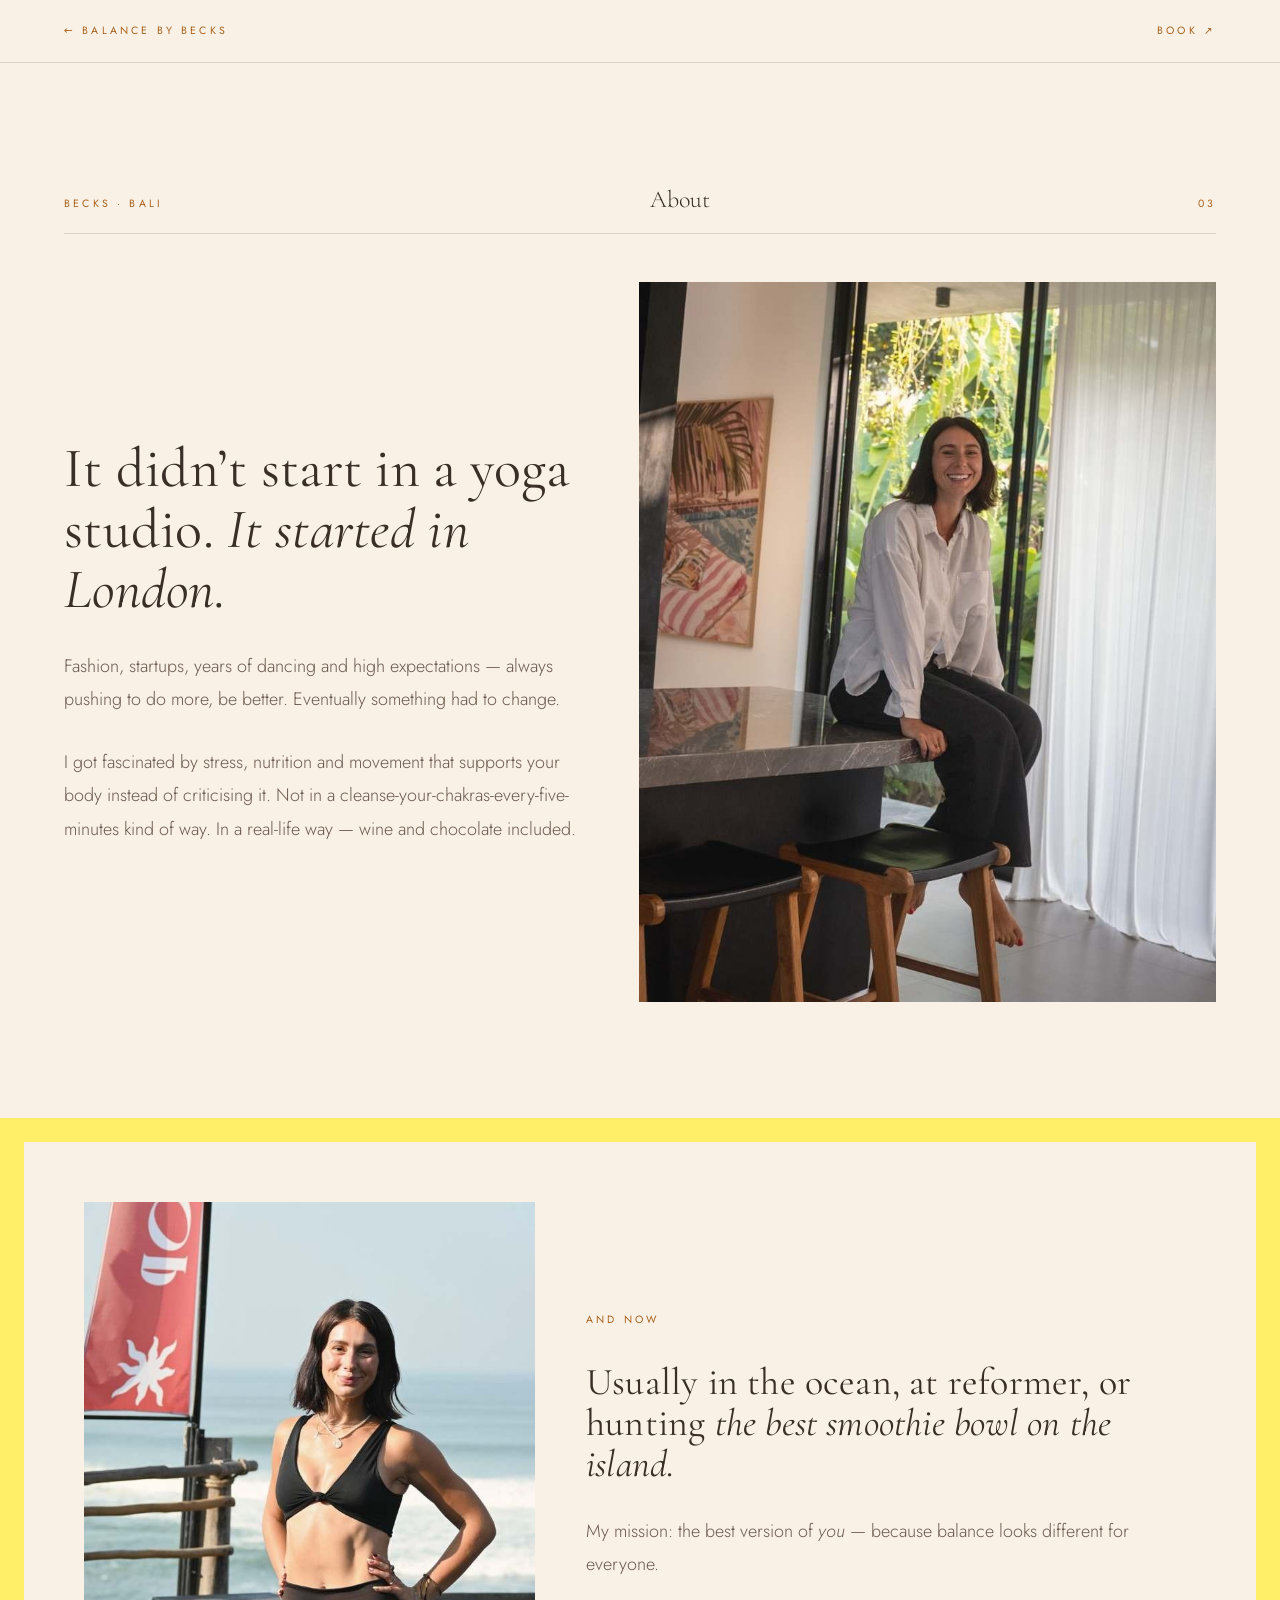
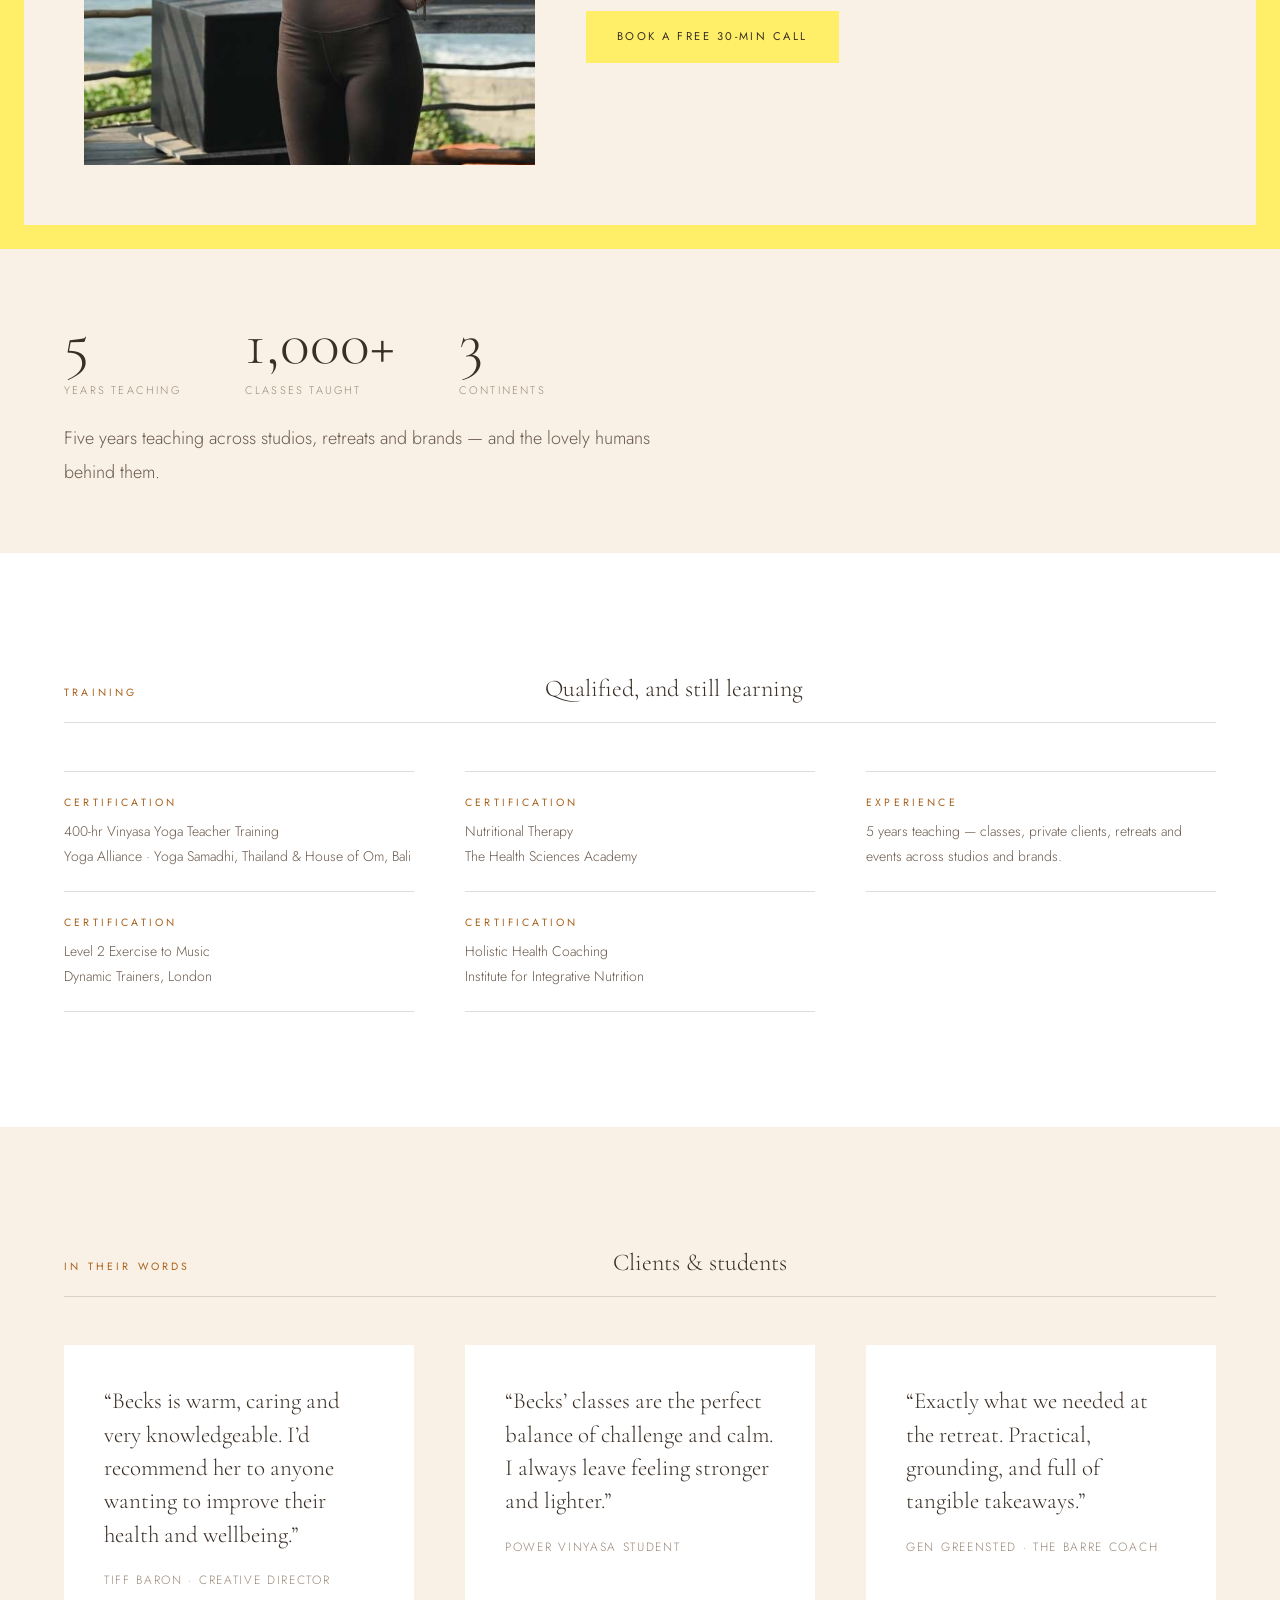
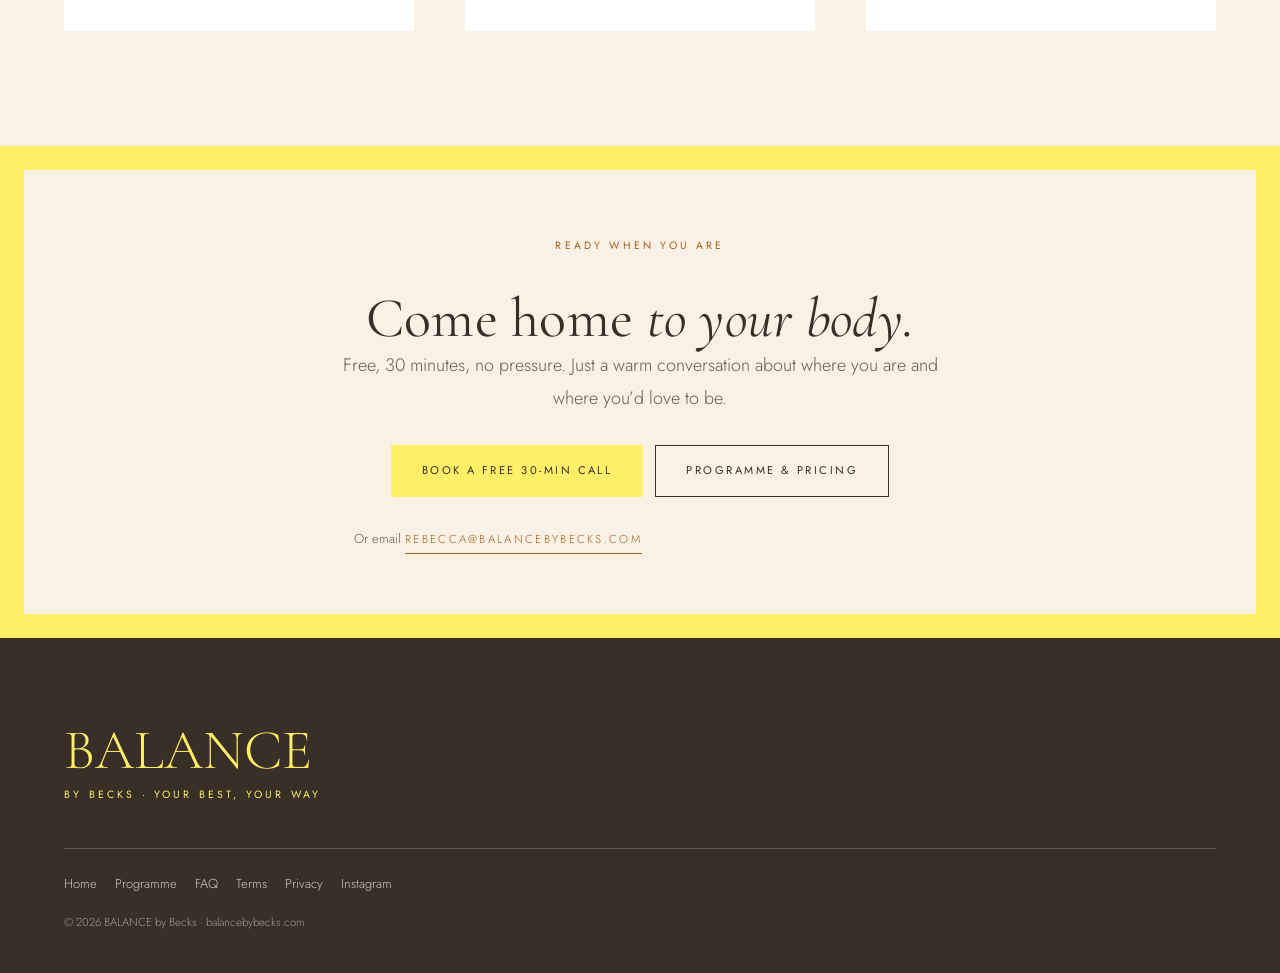
==== about.html @ 270a6a1f "About pasa a su propia página; fotos con cara y home más ligera Tres cosas que no estaban bien en la" ====
<!DOCTYPE html>
<html lang="en">
<head>
<meta charset="UTF-8">
<meta name="viewport" content="width=device-width, initial-scale=1.0">
<title>About Becks — Balance by Becks</title>
<meta name="description" content="Becks is a yoga and Pilates coach and nutritional therapist for women, based in Bali. Fashion and startups in London, then five years teaching across studios, retreats and brands.">
<meta name="theme-color" content="#F9F1E6">
<link rel="canonical" href="https://balancebybecks.com/about.html">
<link rel="icon" href="data:image/svg+xml,%3Csvg xmlns='http://www.w3.org/2000/svg' viewBox='0 0 64 64'%3E%3Crect width='64' height='64' fill='%23F9F1E6'/%3E%3Ctext x='32' y='46' font-family='Georgia,serif' font-size='42' text-anchor='middle' fill='%23E8963A'%3EB%3C/text%3E%3C/svg%3E">
<meta property="og:title" content="About Becks — Balance by Becks">
<meta property="og:description" content="It didn't start in a yoga studio. It started in London.">
<meta property="og:image" content="https://balancebybecks.com/images/becks-beach.jpg">

<script>window.BOOKING_URL = "https://calendly.com/balancebybecks/new-meeting";</script>
<link rel="preconnect" href="https://fonts.googleapis.com">
<link rel="preconnect" href="https://fonts.gstatic.com" crossorigin>
<link href="https://fonts.googleapis.com/css2?family=Cormorant+Garamond:ital,wght@0,300;0,400;1,400&family=Jost:wght@300;400&display=swap" rel="stylesheet">
<link rel="stylesheet" href="assets/site.css">
<link rel="stylesheet" href="https://assets.calendly.com/assets/external/widget.css">
</head>

<body>
<a class="skip" href="#main">Skip to content</a>

<div class="strip strip--solid">
  <a class="label" href="index.html">← Balance by Becks</a>
  <a class="label" href="#book" data-book>Book ↗</a>
</div>

<main id="main">

<!-- ══════════════ THE STORY ══════════════ -->
<section class="section">
  <div class="wrap">
    <div class="rule-head">
      <span class="label">Becks &middot; Bali</span>
      <span class="rule-head__mid">About</span>
      <span class="label hide-sm">03</span>
    </div>

    <div class="cols cols--text-photo middle">
      <div class="rise stack-lg">
        <h1 class="h-lg serif">It didn&rsquo;t start in a yoga studio. <em>It started in London.</em></h1>
        <p class="lede">Fashion, startups, years of dancing and high expectations &mdash; always pushing to do more, be better. Eventually something had to change.</p>
        <p class="lede">I got fascinated by stress, nutrition and movement that supports your body instead of criticising it. Not in a cleanse-your-chakras-every-five-minutes kind of way. In a real-life way &mdash; wine and chocolate included.</p>
      </div>

      <div class="shot shot--tall rise">
        <img src="images/becks-counter.jpg" alt="Becks at home in Bali" width="800" height="1000">
      </div>
    </div>
  </div>
</section>

<!-- ══════════════ NOW ══════════════ -->
<section class="frame">
  <div class="frame__inner frame--paper">
    <div class="wrap cols cols--sidebar middle">
      <div class="shot shot--tall rise">
        <img src="images/becks-beach.jpg" alt="Becks on the beach in Bali" loading="lazy">
      </div>
      <div class="rise stack-lg">
        <span class="label">And now</span>
        <h2 class="h-md serif">Usually in the ocean, at reformer, or hunting <em>the best smoothie bowl on the island.</em></h2>
        <p class="lede">My mission: the best version of <em>you</em> &mdash; because balance looks different for everyone.</p>
        <div class="btn-row">
          <a class="btn" href="#book" data-book>Book a free 30-min call</a>
        </div>
      </div>
    </div>
  </div>
</section>

<!-- ══════════════ FIGURES ══════════════ -->
<section class="section section--tight">
  <div class="wrap">
    <div class="facts rise">
      <div class="fact"><div class="fact__n">5</div><div class="fact__k">Years teaching</div></div>
      <div class="fact"><div class="fact__n">1,000+</div><div class="fact__k">Classes taught</div></div>
      <div class="fact"><div class="fact__n">3</div><div class="fact__k">Continents</div></div>
    </div>
    <p class="lede rise" style="margin-top:22px">Five years teaching across studios, retreats and brands &mdash; and the lovely humans behind them.</p>
  </div>
</section>

<!-- ══════════════ TRAINING ══════════════ -->
<section class="section section--paper">
  <div class="wrap">
    <div class="rule-head">
      <span class="label">Training</span>
      <span class="rule-head__mid">Qualified, and still learning</span>
      <span class="label hide-sm">&nbsp;</span>
    </div>

    <div class="cols cols--3">
      <div class="rows rise">
        <div class="row"><span class="row__k label">Certification</span><p>400-hr Vinyasa Yoga Teacher Training<br>Yoga Alliance · Yoga Samadhi, Thailand &amp; House of Om, Bali</p></div>
        <div class="row"><span class="row__k label">Certification</span><p>Level 2 Exercise to Music<br>Dynamic Trainers, London</p></div>
      </div>
      <div class="rows rise">
        <div class="row"><span class="row__k label">Certification</span><p>Nutritional Therapy<br>The Health Sciences Academy</p></div>
        <div class="row"><span class="row__k label">Certification</span><p>Holistic Health Coaching<br>Institute for Integrative Nutrition</p></div>
      </div>
      <div class="rows rise">
        <div class="row"><span class="row__k label">Experience</span><p>5 years teaching &mdash; classes, private clients, retreats and events across studios and brands.</p></div>
      </div>
    </div>
  </div>
</section>

<!-- ══════════════ WORDS ══════════════ -->
<section class="section">
  <div class="wrap">
    <div class="rule-head">
      <span class="label">In their words</span>
      <span class="rule-head__mid">Clients &amp; students</span>
      <span class="label hide-sm">&nbsp;</span>
    </div>
    <div class="cols cols--3">
      <blockquote class="quote rise">
        <p>&ldquo;Becks is warm, caring and very knowledgeable. I&rsquo;d recommend her to anyone wanting to improve their health and wellbeing.&rdquo;</p>
        <cite>Tiff Baron &middot; Creative Director</cite>
      </blockquote>
      <blockquote class="quote rise">
        <p>&ldquo;Becks&rsquo; classes are the perfect balance of challenge and calm. I always leave feeling stronger and lighter.&rdquo;</p>
        <cite>Power Vinyasa student</cite>
      </blockquote>
      <blockquote class="quote rise">
        <p>&ldquo;Exactly what we needed at the retreat. Practical, grounding, and full of tangible takeaways.&rdquo;</p>
        <cite>Gen Greensted &middot; The Barre Coach</cite>
      </blockquote>
    </div>
  </div>
</section>

<!-- ══════════════ BOOK ══════════════ -->
<section class="frame" id="book">
  <div class="frame__inner">
    <div class="wrap wrap--narrow center stack-lg">
      <span class="label">Ready when you are</span>
      <h2 class="h-lg serif">Come home <em>to your body.</em></h2>
      <p class="lede" style="margin:0 auto">Free, 30 minutes, no pressure. Just a warm conversation about where you are and where you&rsquo;d love to be.</p>
      <div class="btn-row" style="justify-content:center">
        <a class="btn" href="#book" data-book>Book a free 30-min call</a>
        <a class="btn btn--ghost" href="programme.html">Programme &amp; pricing</a>
      </div>
      <p class="small">Or email <a class="link-cta" href="mailto:rebecca@balancebybecks.com">rebecca@balancebybecks.com</a></p>
    </div>
  </div>
</section>

</main>

<footer class="foot">
  <div class="wrap">
    <div class="foot__mark">BALANCE</div>
    <p class="label" style="margin-top:8px">by Becks &middot; Your best, your way</p>
    <hr class="foot__rule">
    <nav class="foot__nav" aria-label="Footer">
      <a href="index.html">Home</a>
      <a href="programme.html">Programme</a>
      <a href="faq.html">FAQ</a>
      <a href="terms.html">Terms</a>
      <a href="privacy.html">Privacy</a>
      <a href="https://www.instagram.com/balancebybecks" rel="noopener">Instagram</a>
    </nav>
    <p class="foot__fine" style="margin-top:16px">© <span data-year>2026</span> BALANCE by Becks · balancebybecks.com</p>
  </div>
</footer>

<script src="https://assets.calendly.com/assets/external/widget.js" async></script>
<script src="assets/site.js" defer></script>
</body>
</html>
---- assets/site.css ----
/* ==========================================================================
   BALANCE by Becks — Louve edition
   Peachy cream #F9F1E6 · sunshine yellow #FFEF68 · orange labels #E8963A
   Cormorant Garamond display · Jost 300 body
   Shared across index, programme, faq, privacy, terms.
   ========================================================================== */

:root{
  --cream:#F9F1E6;
  --paper:#FFFFFF;
  --ink:#3A2F27;
  --ink-soft:#6B5A4D;
  --ink-faint:#9A8878;
  --yellow:#FFEF68;
  --orange:#E8963A;
  --orange-deep:#A8611C;      /* 4.8:1 on cream — small text */
  --line:rgba(58,47,39,.16);
  --line-soft:rgba(58,47,39,.09);

  --serif:'Cormorant Garamond',Georgia,'Times New Roman',serif;
  --sans:'Jost',system-ui,-apple-system,'Segoe UI',sans-serif;

  --pad:clamp(20px,5vw,72px);
  --gap:clamp(24px,4vw,56px);
  --ease:cubic-bezier(.22,1,.36,1);
}

*,*::before,*::after{box-sizing:border-box;margin:0;padding:0}
html{scroll-behavior:smooth;-webkit-text-size-adjust:100%}
body{
  font-family:var(--sans);font-weight:300;font-size:16px;line-height:1.75;
  color:var(--ink);background:var(--cream);
  overflow-x:hidden;-webkit-font-smoothing:antialiased;
}
img{display:block;max-width:100%}
a{color:inherit;text-decoration:none}
ul,ol{list-style:none}
button{font:inherit;background:none;border:0;cursor:pointer;color:inherit}
input,textarea{font:inherit}
:focus-visible{outline:2px solid var(--orange-deep);outline-offset:3px}
::selection{background:var(--yellow);color:var(--ink)}

/* ---------- type ---------- */
h1,h2,h3,.serif{font-family:var(--serif);font-weight:400;line-height:1.08;letter-spacing:.005em}
h1 em,h2 em,h3 em,.serif em{font-style:italic}
p{max-width:62ch}
.lede{font-size:clamp(15px,1.5vw,18px);line-height:1.85;color:var(--ink-soft)}
.small{font-size:13px;line-height:1.8;color:var(--ink-soft)}

.label{
  font-family:var(--sans);font-weight:400;font-size:.66rem;
  letter-spacing:.3em;text-transform:uppercase;color:var(--orange-deep);
}
.label--light{color:var(--yellow)}

.h-xl{font-size:clamp(38px,7vw,86px)}
.h-lg{font-size:clamp(30px,4.6vw,56px)}
.h-md{font-size:clamp(24px,3vw,38px)}
.h-sm{font-size:clamp(20px,2.2vw,27px)}

/* ---------- layout ---------- */
.section{padding:clamp(56px,9vw,120px) var(--pad)}
.section--paper{background:var(--paper)}
.section--tight{padding-top:clamp(36px,5vw,64px);padding-bottom:clamp(36px,5vw,64px)}
.wrap{max-width:1280px;margin:0 auto}
.wrap--narrow{max-width:780px}

.cols{display:grid;gap:var(--gap)}
@media(min-width:860px){
  .cols--2{grid-template-columns:1fr 1fr}
  .cols--3{grid-template-columns:repeat(3,1fr)}
  .cols--sidebar{grid-template-columns:.85fr 1.15fr}
  .cols--text-photo{grid-template-columns:1fr 1.1fr}
  .middle{align-items:center}
}

/* ---------- top strip (faithful to the reference) ---------- */
.strip{
  position:absolute;top:0;left:0;right:0;z-index:20;
  display:flex;justify-content:space-between;align-items:center;gap:16px;
  padding:22px var(--pad);
}
.strip a:hover{opacity:.72}
.strip--solid{position:static;border-bottom:1px solid var(--line);background:var(--cream)}
.strip--solid .label{color:var(--orange-deep)}

/* ---------- hero ---------- */
.hero{position:relative;min-height:min(94vh,820px);display:flex;align-items:flex-end;overflow:hidden}
.hero__foot{position:relative;width:100%;flex:1 0 100%}
.hero__img{position:absolute;inset:0;width:100%;height:100%;object-fit:cover;object-position:center 38%}
.hero__veil{position:absolute;inset:0;background:linear-gradient(rgba(42,31,25,.38) 0%,rgba(42,31,25,0) 30%,rgba(42,31,25,.55) 62%,rgba(42,31,25,.92) 100%)}
.hero__mark{
  position:relative;width:100%;text-align:center;
  font-family:var(--serif);font-weight:400;
  font-size:clamp(68px,18.5vw,215px);line-height:.76;letter-spacing:.06em;
  color:var(--yellow);padding:0 10px;
  margin-bottom:-.06em;              /* bleeds off the bottom, as in the reference */
}
.hero__sub{
  width:100%;max-width:none;text-align:center;color:var(--yellow);
  padding:0 var(--pad) clamp(16px,2.4vw,26px);
}

/* ---------- numbered contents, brand-book style ---------- */
.contents{font-size:13px;line-height:2.9;letter-spacing:.02em}
.contents a{display:flex;justify-content:space-between;gap:14px;border-bottom:1px solid var(--line-soft);transition:background .25s var(--ease)}
.contents a:hover{background:rgba(255,239,104,.4)}
.contents .n{color:var(--orange);min-width:2.4em}
.contents .p{color:var(--ink-faint)}

/* ---------- the yellow frame ---------- */
.frame{background:var(--yellow);padding:clamp(14px,2.4vw,24px)}
.frame__inner{background:var(--cream);padding:clamp(28px,5vw,60px)}
.frame--paper .frame__inner{background:var(--paper)}

/* ---------- header rule, "Balance by Becks — Services — →" ---------- */
.rule-head{
  display:flex;justify-content:space-between;align-items:baseline;gap:18px;
  border-bottom:1px solid var(--line);padding-bottom:12px;margin-bottom:clamp(28px,4vw,48px);
}
.rule-head__mid{font-family:var(--serif);font-size:clamp(19px,2vw,24px);letter-spacing:0;text-transform:none}

/* ---------- media ---------- */
.shot{position:relative;overflow:hidden;background:#EADBC8}
.shot img{width:100%;height:100%;object-fit:cover}
.shot--tall{aspect-ratio:4/5}
.shot--wide{aspect-ratio:5/4}
.shot--pano{aspect-ratio:16/10}

/* ---------- buttons ---------- */
.btn{
  display:inline-block;font-family:var(--sans);font-weight:400;
  font-size:.7rem;letter-spacing:.22em;text-transform:uppercase;
  padding:15px 30px;background:var(--yellow);color:var(--ink);
  border:1px solid transparent;transition:all .3s var(--ease);
}
.btn:hover{background:var(--ink);color:var(--yellow)}
.btn--ghost{background:transparent;border-color:var(--ink);color:var(--ink)}
.btn--ghost:hover{background:var(--ink);color:var(--cream)}
.btn--light{background:var(--yellow);color:var(--ink)}
.btn-row{display:flex;flex-wrap:wrap;gap:12px;align-items:center;margin-top:clamp(22px,3vw,32px)}

/* a quiet link that still reads as a CTA */
.link-cta{
  display:inline-block;font-size:.72rem;letter-spacing:.2em;text-transform:uppercase;
  color:var(--orange-deep);border-bottom:1px solid currentColor;padding-bottom:3px;
  transition:opacity .25s var(--ease);
}
.link-cta:hover{opacity:.65}

/* ---------- numbered cards ---------- */
.steps{display:grid;gap:clamp(22px,3vw,34px)}
@media(min-width:760px){.steps--3{grid-template-columns:repeat(3,1fr)}
  .steps--4{grid-template-columns:repeat(2,1fr)}}
@media(min-width:1100px){.steps--4{grid-template-columns:repeat(4,1fr)}}
.step__n{font-family:var(--serif);font-size:clamp(34px,4vw,48px);color:var(--orange);line-height:1}
.step h3{margin:10px 0 8px}
.step p{font-size:14px;line-height:1.8;color:var(--ink-soft)}

/* ---------- values / list rows ---------- */
.rows{border-top:1px solid var(--line)}
.row{border-bottom:1px solid var(--line);padding:22px 0}
.row__k{display:block;margin-bottom:6px}
.row p{font-size:14px;line-height:1.8;color:var(--ink-soft)}

/* ---------- quotes ---------- */
.quote{background:var(--paper);padding:clamp(26px,3.4vw,40px)}
.quote p{font-family:var(--serif);font-size:clamp(18px,1.9vw,23px);line-height:1.45}
.quote cite{display:block;margin-top:18px;font-style:normal;font-size:12px;letter-spacing:.14em;text-transform:uppercase;color:var(--ink-faint)}

/* ---------- facts ---------- */
.facts{display:flex;flex-wrap:wrap;gap:clamp(26px,5vw,64px)}
.fact__n{font-family:var(--serif);font-size:clamp(38px,5vw,62px);line-height:1}
.fact__k{font-size:11px;letter-spacing:.2em;text-transform:uppercase;color:var(--ink-faint);margin-top:6px}

/* ---------- accordion ---------- */
.acc{border-top:1px solid var(--line)}
.acc details{border-bottom:1px solid var(--line)}
.acc summary{
  display:flex;justify-content:space-between;align-items:center;gap:18px;
  padding:20px 0;cursor:pointer;list-style:none;
  font-family:var(--serif);font-size:clamp(18px,1.9vw,22px);
}
.acc summary::-webkit-details-marker{display:none}
.acc summary::after{content:'+';color:var(--orange);font-family:var(--sans);font-weight:300;font-size:20px;transition:transform .3s var(--ease)}
.acc details[open] summary::after{transform:rotate(45deg)}
.acc details > p,.acc details > div{padding:0 0 22px;font-size:14.5px;line-height:1.85;color:var(--ink-soft);max-width:68ch}

/* a column that follows the long one beside it */
@media(min-width:860px){
  .sticky{position:sticky;top:clamp(24px,4vw,56px);align-self:start}
}

/* ---------- booking ---------- */
.booking{min-height:660px;background:var(--paper);border:1px solid var(--line)}

/* ---------- prose (privacy / terms) ---------- */
.prose h2{font-size:clamp(22px,2.4vw,30px);margin:clamp(34px,4vw,52px) 0 14px}
.prose h3{font-size:clamp(18px,2vw,22px);margin:28px 0 10px}
.prose p,.prose li{font-size:15px;line-height:1.85;color:var(--ink-soft);margin-bottom:12px;max-width:72ch}
.prose ul{list-style:none;padding-left:0}
.prose li{position:relative;padding-left:20px}
.prose li::before{content:'—';position:absolute;left:0;color:var(--orange)}
.prose a{border-bottom:1px solid var(--line);}
.prose a:hover{border-color:var(--ink)}

/* ---------- footer ---------- */
.foot{background:var(--ink);color:var(--cream);padding:clamp(48px,7vw,84px) var(--pad) 40px}
.foot a:hover{color:var(--yellow)}
.foot .label{color:var(--yellow)}
.foot__mark{font-family:var(--serif);font-size:clamp(34px,5vw,56px);line-height:1;color:var(--yellow)}
.foot__nav{display:flex;flex-wrap:wrap;gap:8px 18px;font-size:13px;color:rgba(249,241,230,.78)}
.foot__rule{border:0;border-top:1px solid rgba(249,241,230,.2);margin:clamp(30px,4vw,44px) 0 24px}
.foot__fine{font-size:11.5px;color:rgba(249,241,230,.55);line-height:1.8}

.news{display:flex;flex-wrap:wrap;gap:10px;margin-top:16px}
.news input{
  flex:1;min-width:200px;background:transparent;border:0;border-bottom:1px solid rgba(249,241,230,.4);
  color:var(--cream);padding:10px 2px;font-size:14px;font-weight:300;
}
.news input::placeholder{color:rgba(249,241,230,.45)}
.news input:focus{outline:0;border-bottom-color:var(--yellow)}

/* ---------- motion ---------- */
.rise{opacity:0;transform:translateY(22px);transition:opacity .9s var(--ease),transform .9s var(--ease)}
.rise.in{opacity:1;transform:none}
@media (prefers-reduced-motion:reduce){
  html{scroll-behavior:auto}
  .rise{opacity:1;transform:none;transition:none}
  *{animation-duration:.01ms!important;transition-duration:.01ms!important}
}

/* ---------- utilities ---------- */
.stack>*+*{margin-top:14px}
.stack-lg>*+*{margin-top:clamp(20px,2.6vw,30px)}
.center{text-align:center}
.vh{position:absolute!important;width:1px;height:1px;overflow:hidden;clip:rect(0 0 0 0);white-space:nowrap}
.skip{position:absolute;left:16px;top:-64px;background:var(--ink);color:var(--cream);padding:10px 20px;z-index:300;transition:top .2s}
.skip:focus{top:12px}
@media(max-width:640px){
  .hide-sm{display:none}
}
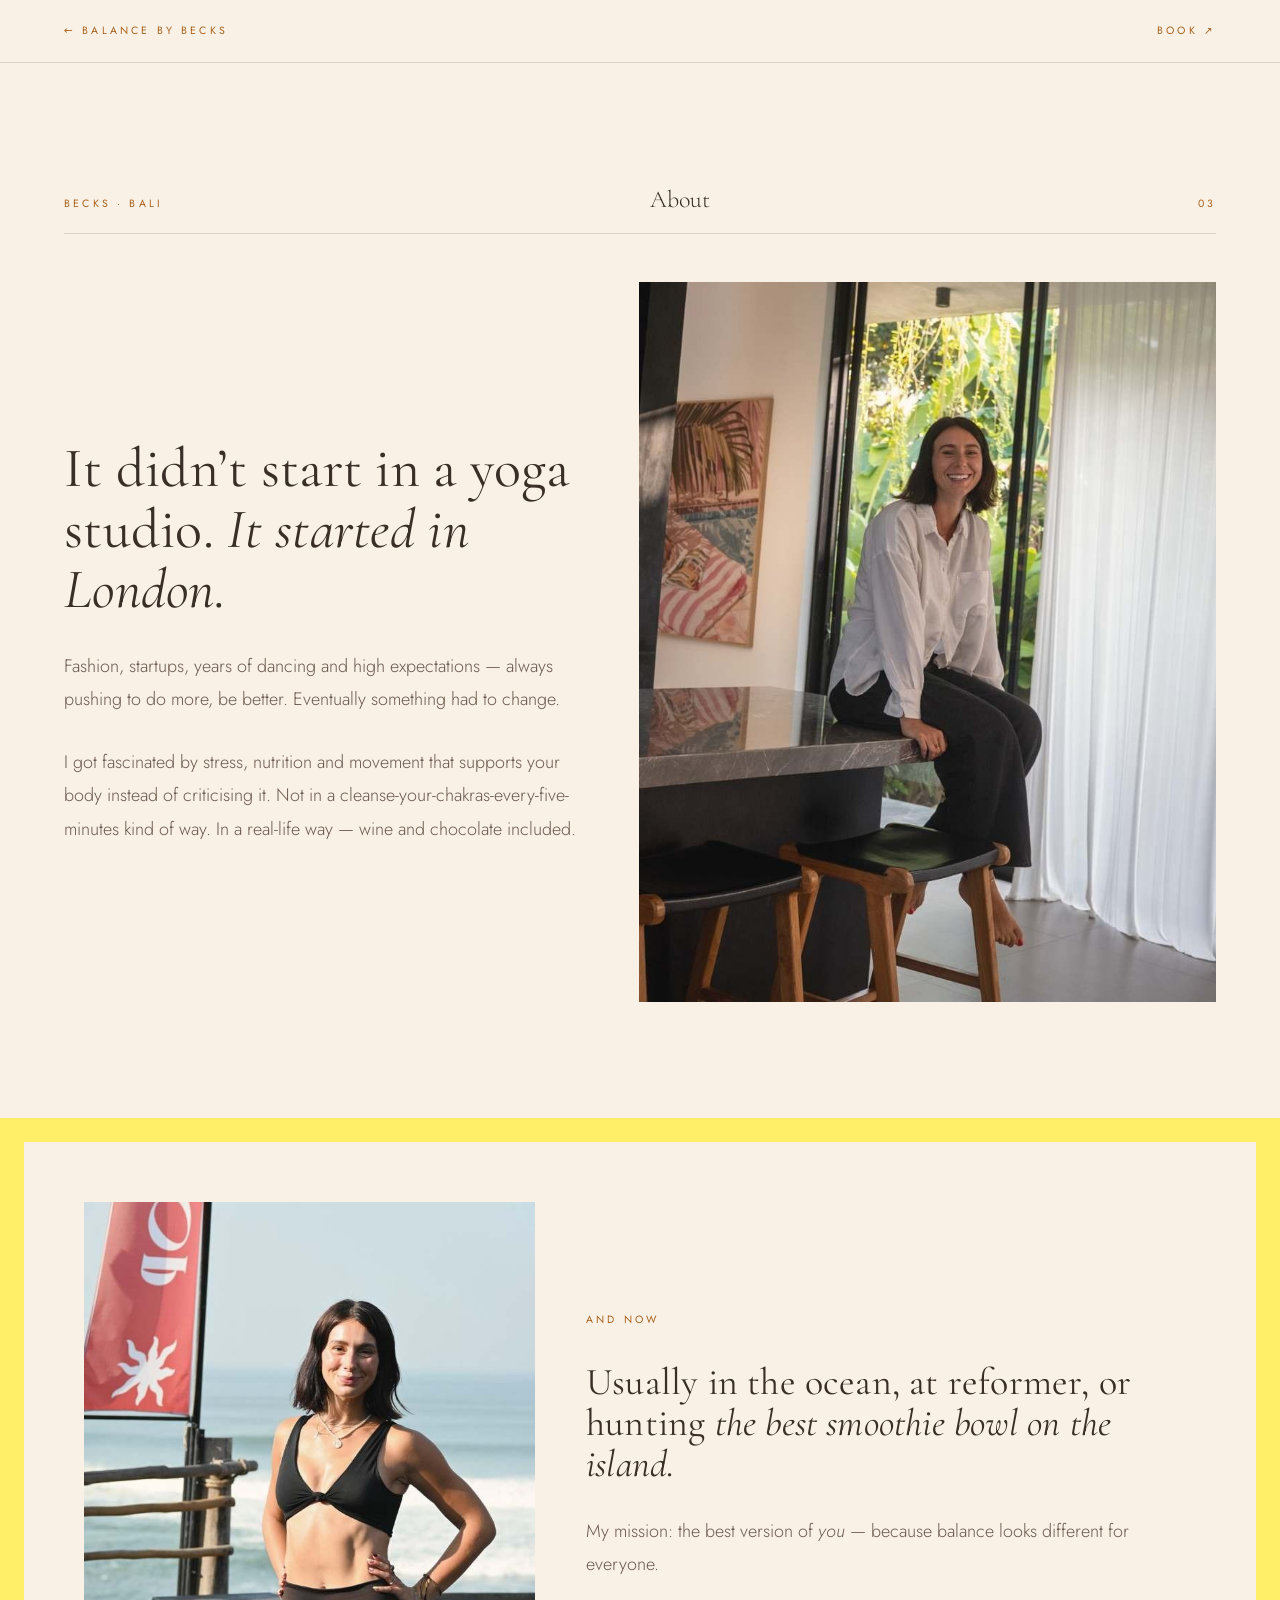
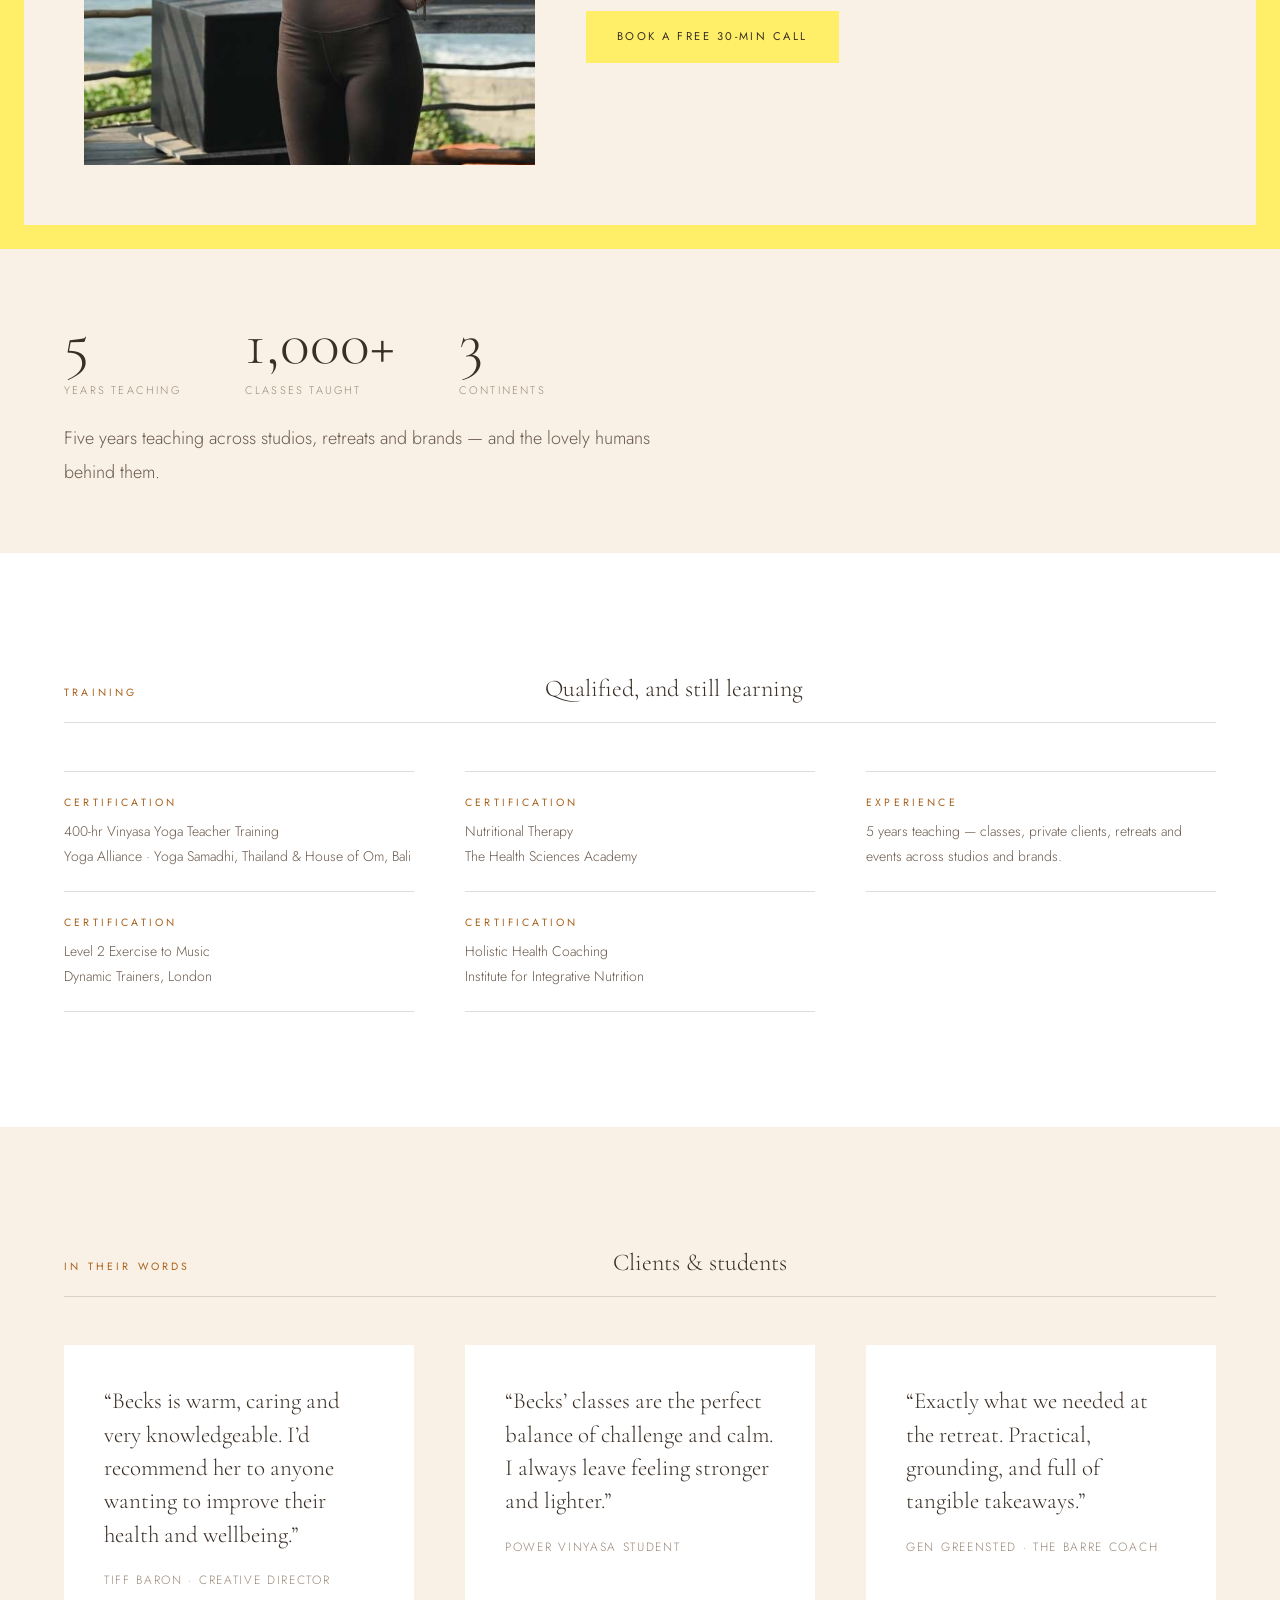
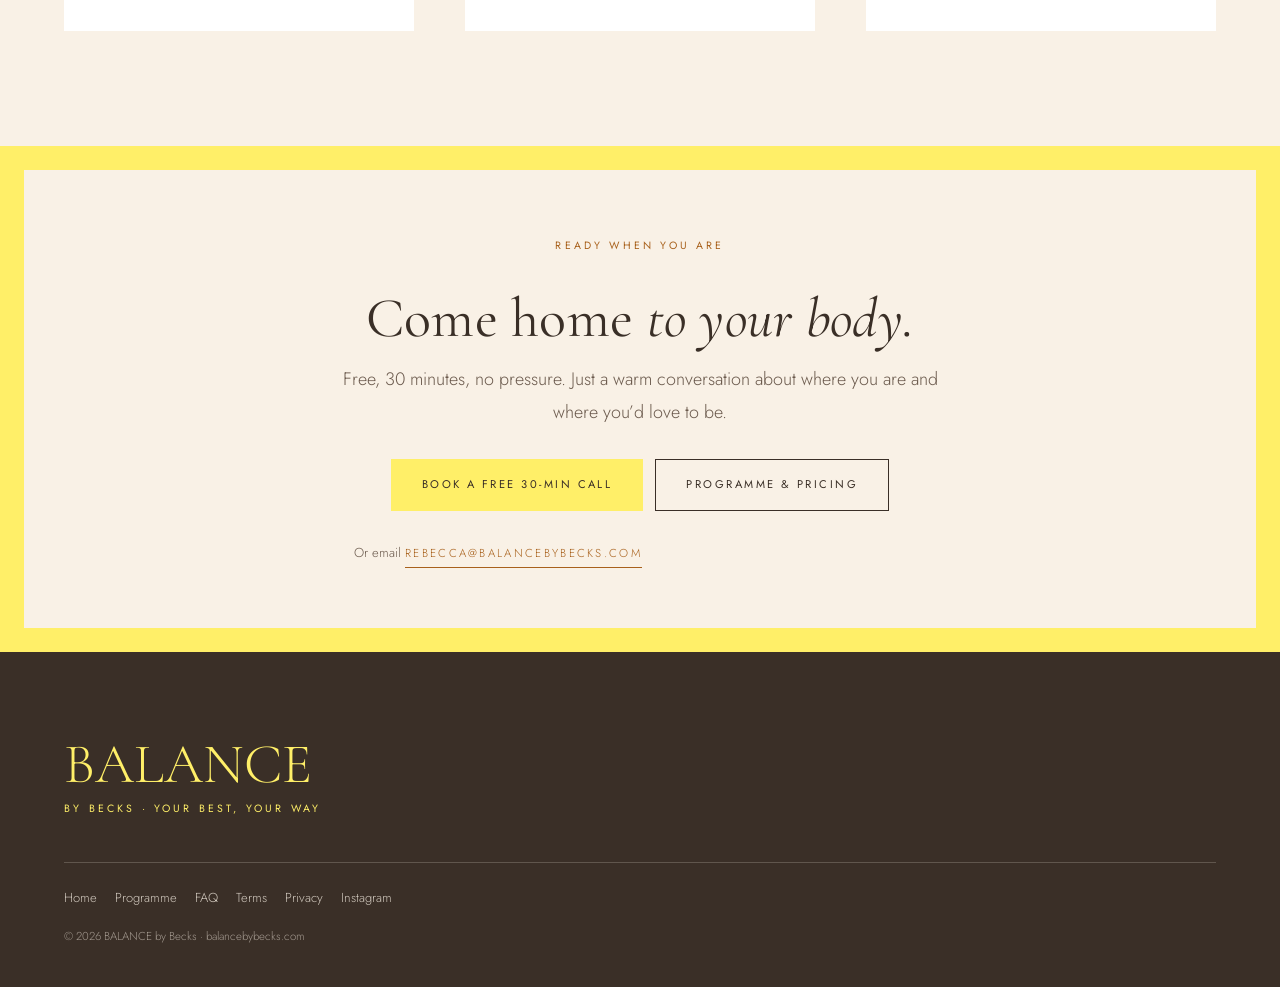
==== commit 7f59c3c5: "Calendly con el estilo del sitio y a prueba de fallos Estilo - window.BOOKING_STYLE en el head de ca" ====
--- a/about.html
+++ b/about.html
@@ -12,7 +12,18 @@
 <meta property="og:description" content="It didn't start in a yoga studio. It started in London.">
 <meta property="og:image" content="https://balancebybecks.com/images/becks-beach.jpg">
 
-<script>window.BOOKING_URL = "https://calendly.com/balancebybecks/new-meeting";</script>
+<script>
+  /* Reserva: un solo lugar. El estilo viaja por parámetros de URL —
+     Calendly sólo los aplica en plan de pago; en gratuito los ignora
+     y usa su tema por defecto, sin romper nada. */
+  window.BOOKING_URL = "https://calendly.com/balancebybecks/new-meeting";
+  window.BOOKING_STYLE = {
+    hide_gdpr_banner: 1,
+    background_color: "F9F1E6",   /* crema del sitio */
+    text_color:       "3A2F27",   /* tinta */
+    primary_color:    "A8611C"    /* naranja profundo: 4.8:1 con texto blanco */
+  };
+</script>
 <link rel="preconnect" href="https://fonts.googleapis.com">
 <link rel="preconnect" href="https://fonts.gstatic.com" crossorigin>
 <link href="https://fonts.googleapis.com/css2?family=Cormorant+Garamond:ital,wght@0,300;0,400;1,400&family=Jost:wght@300;400&display=swap" rel="stylesheet">
@@ -140,7 +151,7 @@
     <div class="wrap wrap--narrow center stack-lg">
       <span class="label">Ready when you are</span>
       <h2 class="h-lg serif">Come home <em>to your body.</em></h2>
-      <p class="lede" style="margin:0 auto">Free, 30 minutes, no pressure. Just a warm conversation about where you are and where you&rsquo;d love to be.</p>
+      <p class="lede" style="margin:14px auto 0">Free, 30 minutes, no pressure. Just a warm conversation about where you are and where you&rsquo;d love to be.</p>
       <div class="btn-row" style="justify-content:center">
         <a class="btn" href="#book" data-book>Book a free 30-min call</a>
         <a class="btn btn--ghost" href="programme.html">Programme &amp; pricing</a>
--- a/assets/site.css
+++ b/assets/site.css
@@ -191,8 +191,20 @@
   .sticky{position:sticky;top:clamp(24px,4vw,56px);align-self:start}
 }
 
-/* ---------- booking ---------- */
-.booking{min-height:660px;background:var(--paper);border:1px solid var(--line)}
+/* ---------- booking ----------
+   The cream matches Calendly's background_color parameter, so the widget
+   sits in the page instead of on top of it. On the free plan Calendly
+   ignores the colour parameters and renders white; the border keeps that
+   looking deliberate either way. */
+.booking{
+  min-height:660px;background:var(--cream);border:1px solid var(--line);
+  display:flex;align-items:center;justify-content:center;
+}
+.booking__fallback{
+  font-size:.72rem;letter-spacing:.2em;text-transform:uppercase;
+  color:var(--orange-deep);border-bottom:1px solid currentColor;padding-bottom:3px;
+}
+.booking > iframe{width:100%!important}
 
 /* ---------- prose (privacy / terms) ---------- */
 .prose h2{font-size:clamp(22px,2.4vw,30px);margin:clamp(34px,4vw,52px) 0 14px}
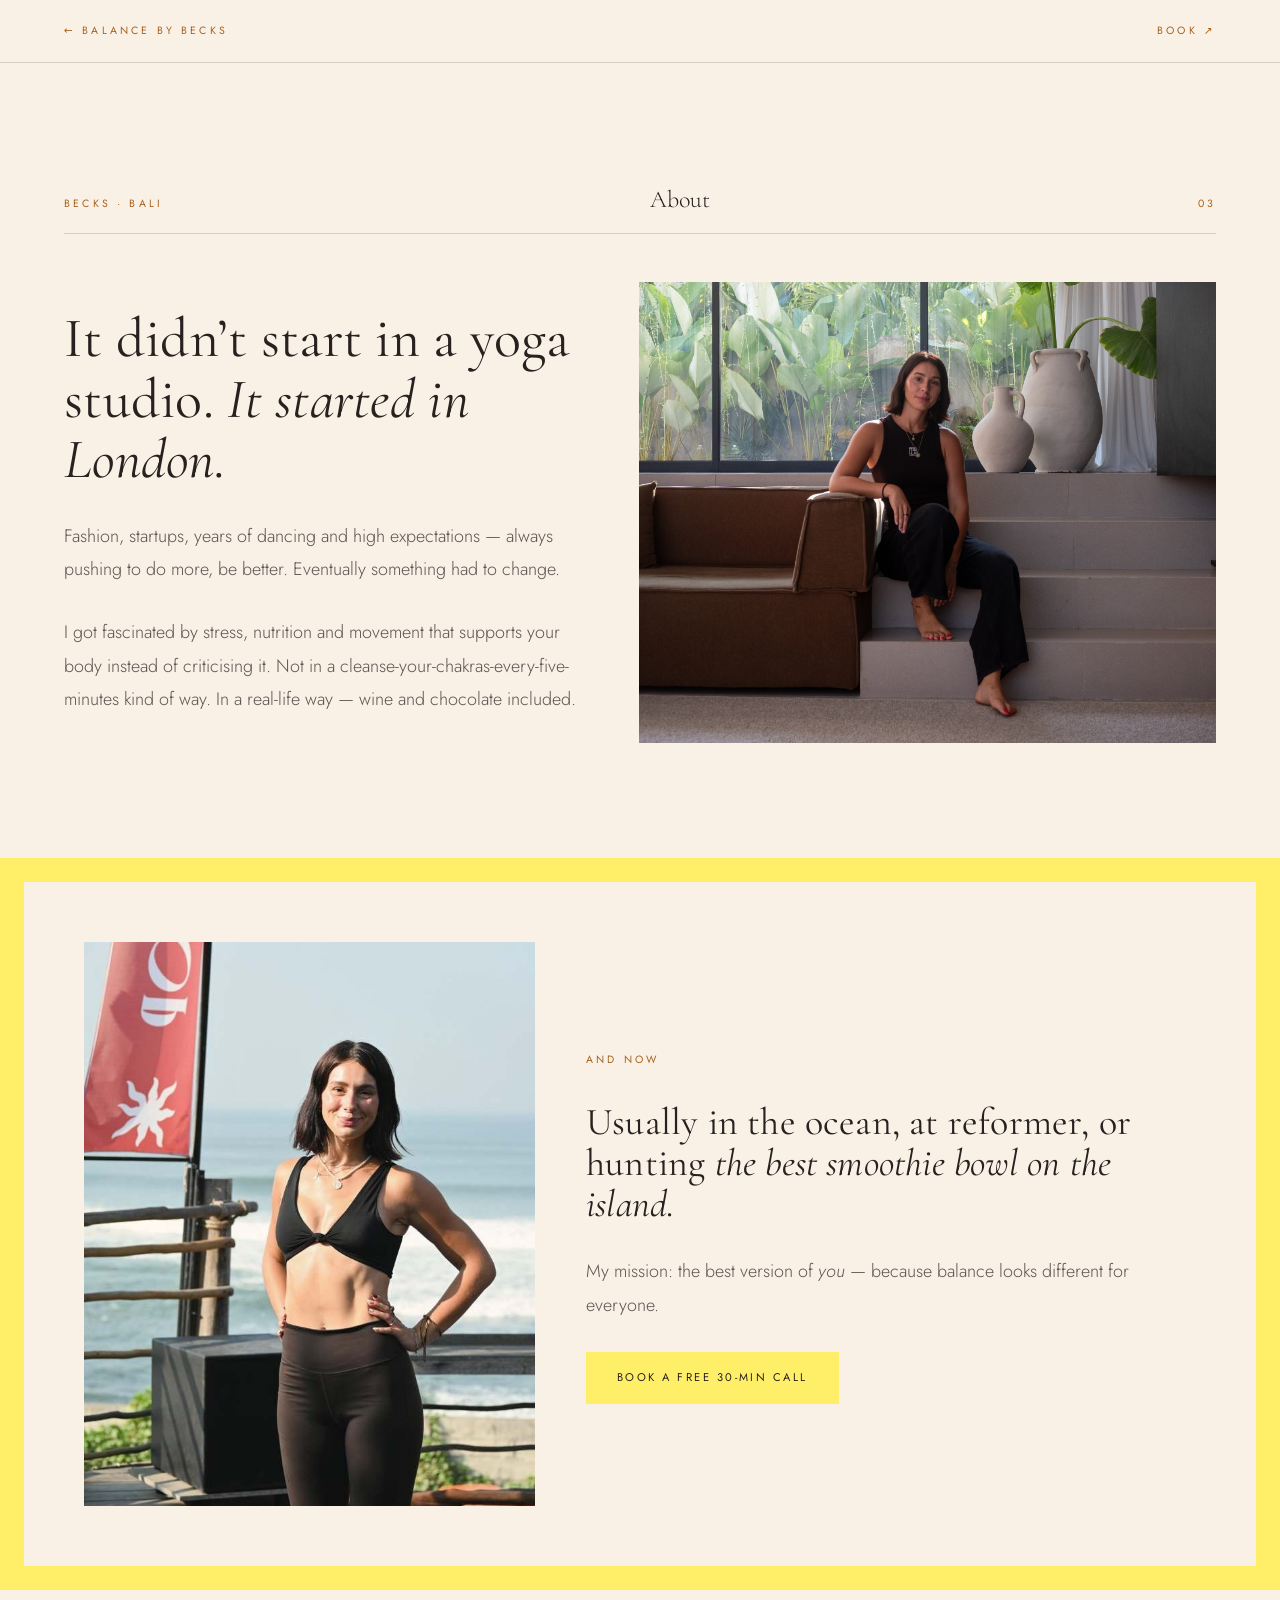
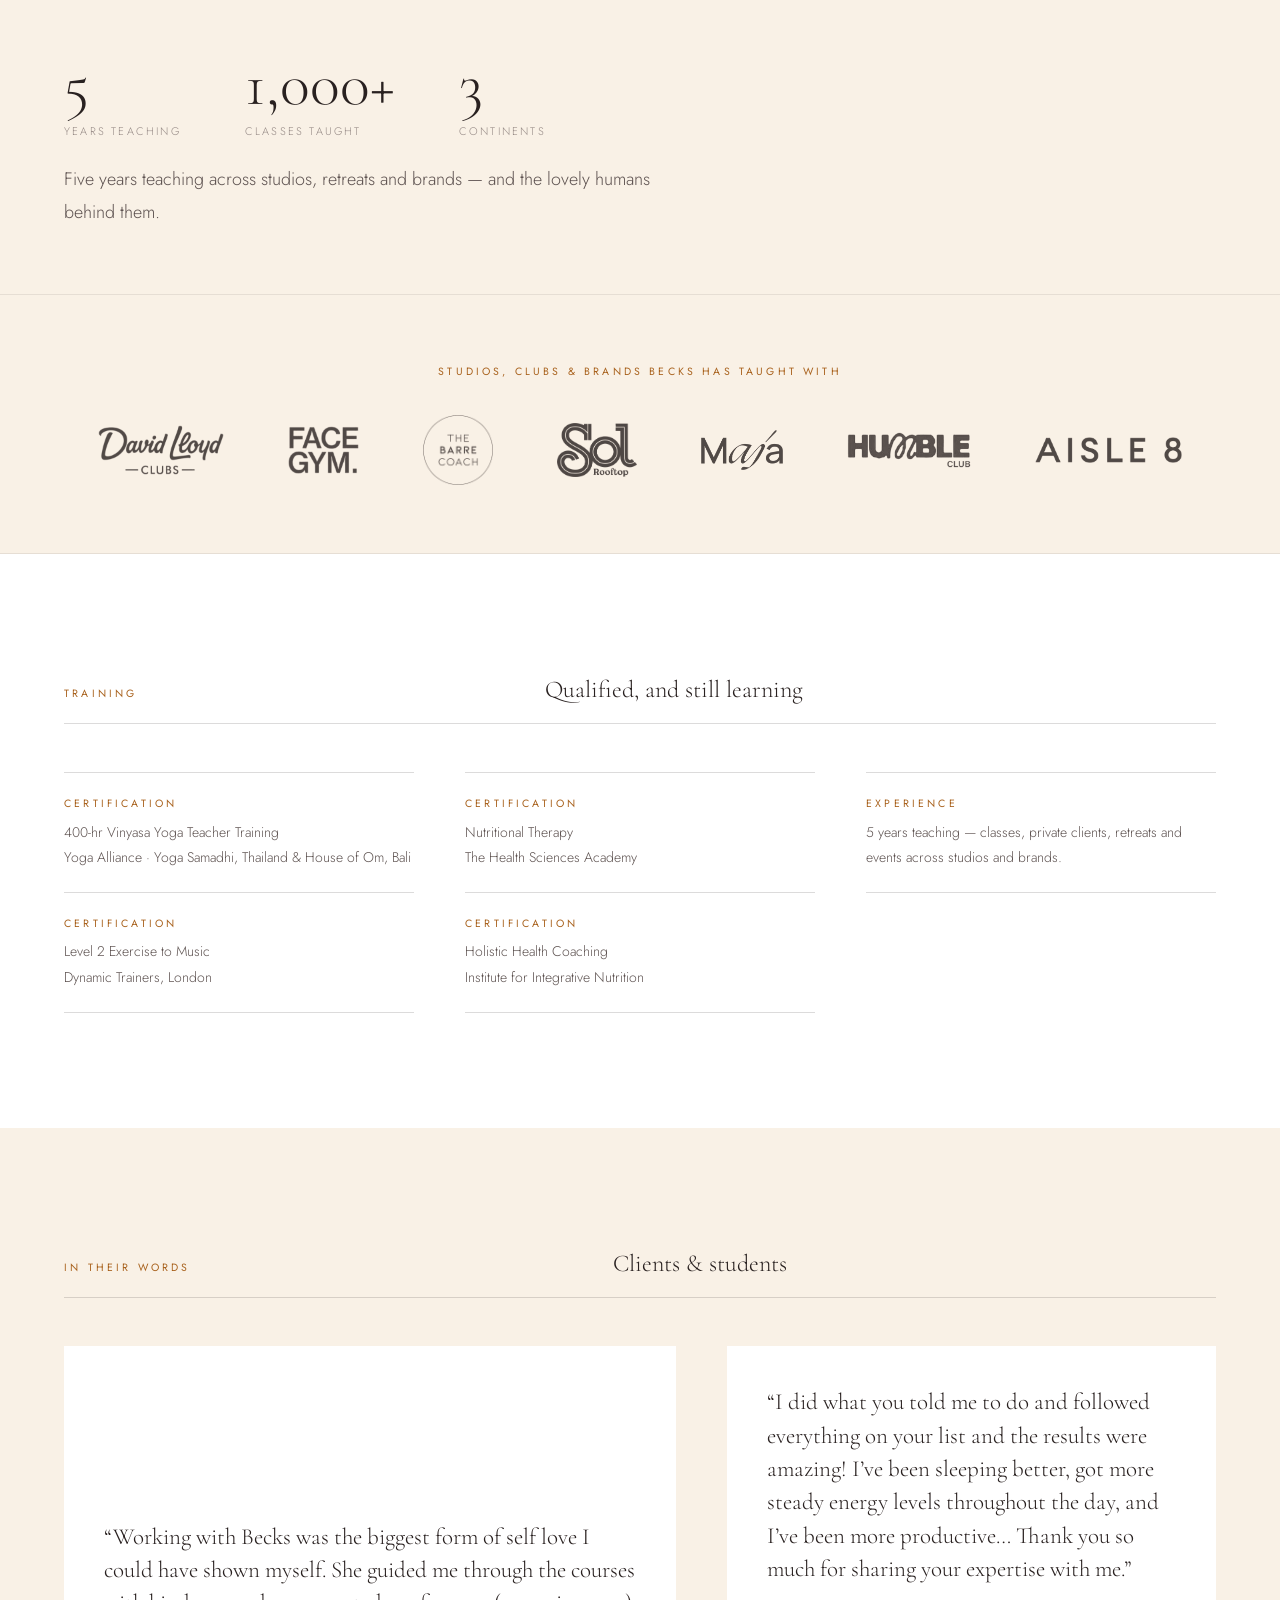
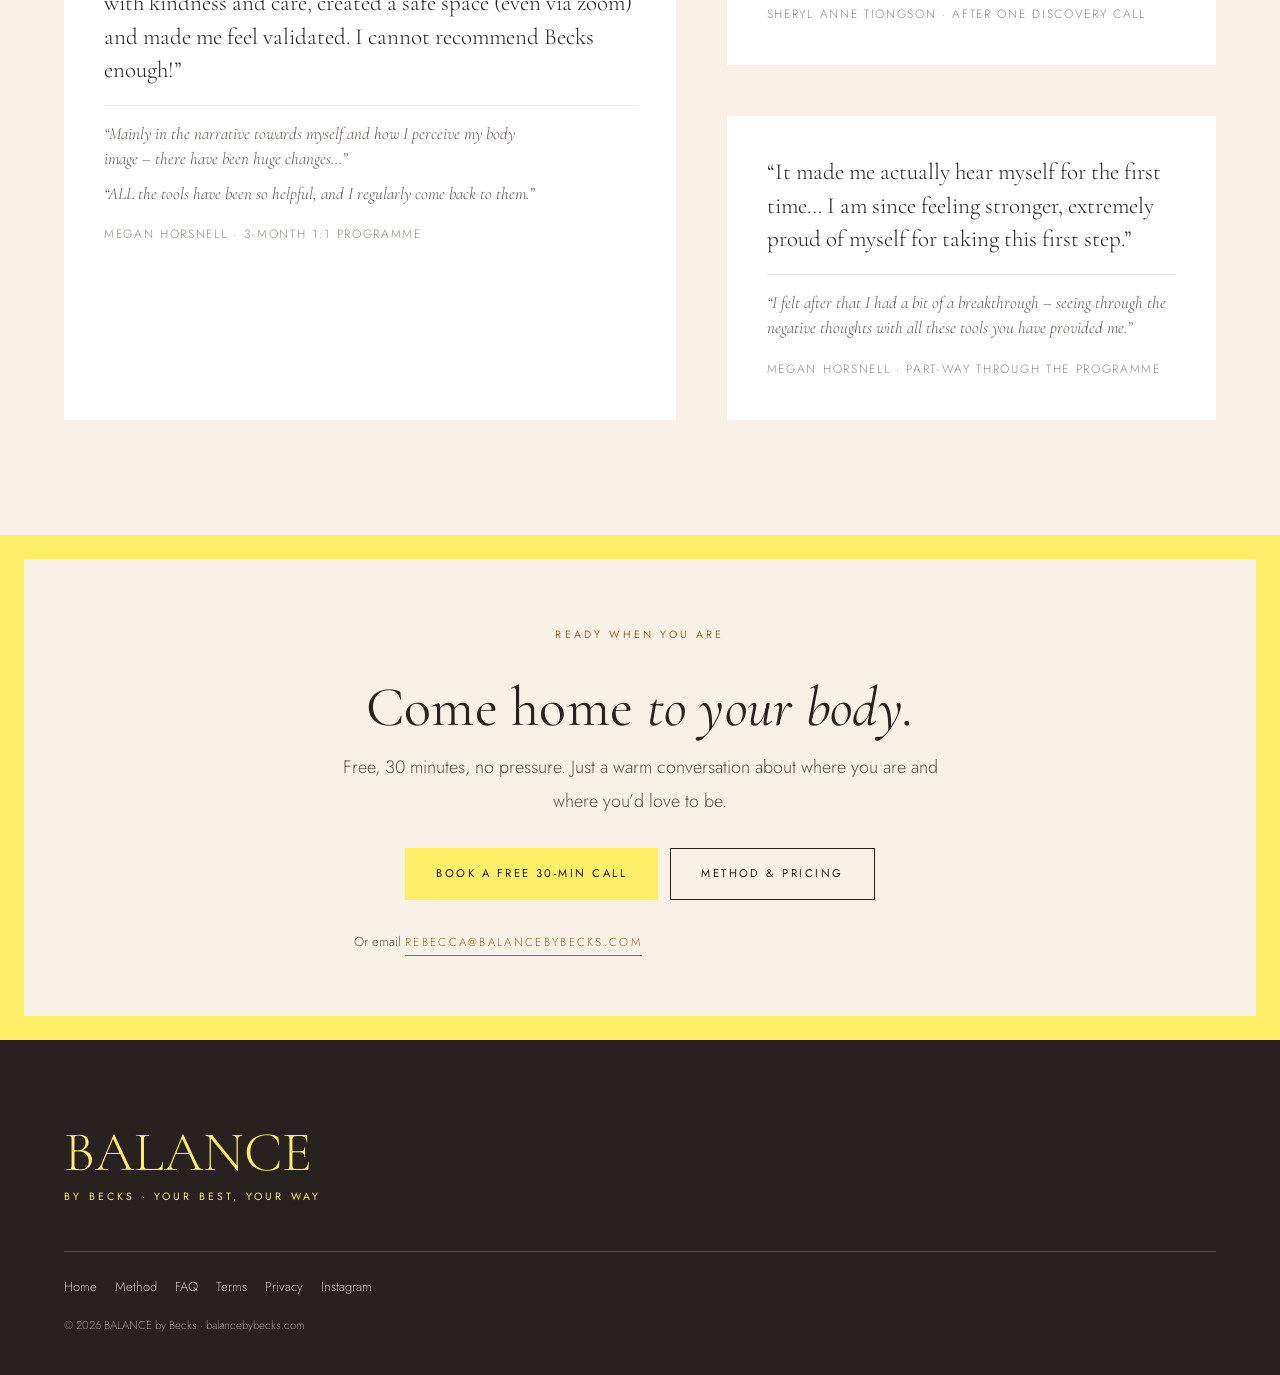
==== commit e8e3355b: "Fotos nuevas, sección Method, banner de clientes, testimonios y café más frío - Hero: foto más arrib" ====
--- a/about.html
+++ b/about.html
@@ -20,7 +20,7 @@
   window.BOOKING_STYLE = {
     hide_gdpr_banner: 1,
     background_color: "F9F1E6",   /* crema del sitio */
-    text_color:       "3A2F27",   /* tinta */
+    text_color:       "292120",   /* tinta */
     primary_color:    "A8611C"    /* naranja profundo: 4.8:1 con texto blanco */
   };
 </script>
@@ -57,8 +57,8 @@
         <p class="lede">I got fascinated by stress, nutrition and movement that supports your body instead of criticising it. Not in a cleanse-your-chakras-every-five-minutes kind of way. In a real-life way &mdash; wine and chocolate included.</p>
       </div>
 
-      <div class="shot shot--tall rise">
-        <img src="images/becks-counter.jpg" alt="Becks at home in Bali" width="800" height="1000">
+      <div class="shot shot--wide rise">
+        <img src="images/becks-steps.jpg" alt="Becks at home in Bali" width="1920" height="1536">
       </div>
     </div>
   </div>
@@ -95,6 +95,20 @@
   </div>
 </section>
 
+<!-- ══════════════ CLIENT LOGOS ══════════════ -->
+<section class="logos" aria-label="Studios and brands Becks has taught with">
+  <span class="label">Studios, clubs &amp; brands Becks has taught with</span>
+  <div class="logos__row rise">
+    <img src="images/logos/david-lloyd.png" alt="David Lloyd Clubs" style="--h:1.5" width="754" height="300" loading="lazy">
+    <img src="images/logos/facegym.png" alt="FaceGym" style="--h:1.45" width="445" height="300" loading="lazy">
+    <img src="images/logos/the-barre-coach.png" alt="The Barre Coach" style="--h:2.1" width="300" height="300" loading="lazy">
+    <img src="images/logos/sol-rooftop.png" alt="Sol Rooftop" style="--h:1.65" width="438" height="300" loading="lazy">
+    <img src="images/logos/maja.png" alt="Maja" style="--h:1.2" width="614" height="300" loading="lazy">
+    <img src="images/logos/humble-club.png" alt="Humble Club" style="--h:1.1" width="820" height="243" loading="lazy">
+    <img src="images/logos/aisle-8.png" alt="Aisle 8" style="--h:.8" width="900" height="163" loading="lazy">
+  </div>
+</section>
+
 <!-- ══════════════ TRAINING ══════════════ -->
 <section class="section section--paper">
   <div class="wrap">
@@ -121,25 +135,32 @@
 </section>
 
 <!-- ══════════════ WORDS ══════════════ -->
-<section class="section">
+<section class="section" id="words">
   <div class="wrap">
     <div class="rule-head">
       <span class="label">In their words</span>
       <span class="rule-head__mid">Clients &amp; students</span>
       <span class="label hide-sm">&nbsp;</span>
     </div>
-    <div class="cols cols--3">
-      <blockquote class="quote rise">
-        <p>&ldquo;Becks is warm, caring and very knowledgeable. I&rsquo;d recommend her to anyone wanting to improve their health and wellbeing.&rdquo;</p>
-        <cite>Tiff Baron &middot; Creative Director</cite>
+    <div class="quotes">
+      <blockquote class="quote quote--lead rise">
+        <p>&ldquo;Working with Becks was the biggest form of self love I could have shown myself. She guided me through the courses with kindness and care, created a safe space (even via zoom) and made me feel validated. I cannot recommend Becks enough!&rdquo;</p>
+        <div class="quote__more">
+          <p>&ldquo;Mainly in the narrative towards myself and how I perceive my body image &ndash; there have been huge changes&hellip;&rdquo;</p>
+          <p>&ldquo;ALL the tools have been so helpful, and I regularly come back to them.&rdquo;</p>
+        </div>
+        <cite>Megan Horsnell &middot; 3-month 1:1 programme</cite>
       </blockquote>
       <blockquote class="quote rise">
-        <p>&ldquo;Becks&rsquo; classes are the perfect balance of challenge and calm. I always leave feeling stronger and lighter.&rdquo;</p>
-        <cite>Power Vinyasa student</cite>
+        <p>&ldquo;I did what you told me to do and followed everything on your list and the results were amazing! I&rsquo;ve been sleeping better, got more steady energy levels throughout the day, and I&rsquo;ve been more productive&hellip; Thank you so much for sharing your expertise with me.&rdquo;</p>
+        <cite>Sheryl Anne Tiongson &middot; After one discovery call</cite>
       </blockquote>
       <blockquote class="quote rise">
-        <p>&ldquo;Exactly what we needed at the retreat. Practical, grounding, and full of tangible takeaways.&rdquo;</p>
-        <cite>Gen Greensted &middot; The Barre Coach</cite>
+        <p>&ldquo;It made me actually hear myself for the first time&hellip; I am since feeling stronger, extremely proud of myself for taking this first step.&rdquo;</p>
+        <div class="quote__more">
+          <p>&ldquo;I felt after that I had a bit of a breakthrough &ndash; seeing through the negative thoughts with all these tools you have provided me.&rdquo;</p>
+        </div>
+        <cite>Megan Horsnell &middot; Part-way through the programme</cite>
       </blockquote>
     </div>
   </div>
@@ -154,7 +175,7 @@
       <p class="lede" style="margin:14px auto 0">Free, 30 minutes, no pressure. Just a warm conversation about where you are and where you&rsquo;d love to be.</p>
       <div class="btn-row" style="justify-content:center">
         <a class="btn" href="#book" data-book>Book a free 30-min call</a>
-        <a class="btn btn--ghost" href="programme.html">Programme &amp; pricing</a>
+        <a class="btn btn--ghost" href="programme.html">Method &amp; pricing</a>
       </div>
       <p class="small">Or email <a class="link-cta" href="mailto:rebecca@balancebybecks.com">rebecca@balancebybecks.com</a></p>
     </div>
@@ -170,7 +191,7 @@
     <hr class="foot__rule">
     <nav class="foot__nav" aria-label="Footer">
       <a href="index.html">Home</a>
-      <a href="programme.html">Programme</a>
+      <a href="programme.html">Method</a>
       <a href="faq.html">FAQ</a>
       <a href="terms.html">Terms</a>
       <a href="privacy.html">Privacy</a>
--- a/assets/site.css
+++ b/assets/site.css
@@ -8,14 +8,14 @@
 :root{
   --cream:#F9F1E6;
   --paper:#FFFFFF;
-  --ink:#3A2F27;
-  --ink-soft:#6B5A4D;
-  --ink-faint:#9A8878;
+  --ink:#292120;
+  --ink-soft:#5E5351;
+  --ink-faint:#958985;
   --yellow:#FFEF68;
   --orange:#E8963A;
   --orange-deep:#A8611C;      /* 4.8:1 on cream — small text */
-  --line:rgba(58,47,39,.16);
-  --line-soft:rgba(58,47,39,.09);
+  --line:rgba(41,33,32,.16);
+  --line-soft:rgba(41,33,32,.09);
 
   --serif:'Cormorant Garamond',Georgia,'Times New Roman',serif;
   --sans:'Jost',system-ui,-apple-system,'Segoe UI',sans-serif;
@@ -88,7 +88,15 @@
 .hero{position:relative;min-height:min(94vh,820px);display:flex;align-items:flex-end;overflow:hidden}
 .hero__foot{position:relative;width:100%;flex:1 0 100%}
 .hero__img{position:absolute;inset:0;width:100%;height:100%;object-fit:cover;object-position:center 38%}
-.hero__veil{position:absolute;inset:0;background:linear-gradient(rgba(42,31,25,.38) 0%,rgba(42,31,25,0) 30%,rgba(42,31,25,.55) 62%,rgba(42,31,25,.92) 100%)}
+/* desktop: lift the photo so Becks' face clears the BECKS wordmark */
+@media(min-width:861px){.hero__img{object-position:center 48%}}
+/* phones: a shorter hero so BECKS is on screen the moment the page opens
+   (svh = the viewport with the browser bars showing) */
+@media(max-width:640px){
+  .hero{min-height:0;height:76vh;height:76svh;max-height:640px}
+  .hero__img{object-position:center 30%}
+}
+.hero__veil{position:absolute;inset:0;background:linear-gradient(rgba(41,33,32,.38) 0%,rgba(41,33,32,0) 30%,rgba(41,33,32,.55) 62%,rgba(41,33,32,.92) 100%)}
 .hero__mark{
   position:relative;width:100%;text-align:center;
   font-family:var(--serif);font-weight:400;
@@ -126,6 +134,8 @@
 .shot--tall{aspect-ratio:4/5}
 .shot--wide{aspect-ratio:5/4}
 .shot--pano{aspect-ratio:16/10}
+.shot--warrior img{object-position:center 66%}
+.shot--faq img{object-position:center 85%}
 
 /* ---------- buttons ---------- */
 .btn{
@@ -155,6 +165,7 @@
 @media(min-width:1100px){.steps--4{grid-template-columns:repeat(4,1fr)}}
 .step__n{font-family:var(--serif);font-size:clamp(34px,4vw,48px);color:var(--orange);line-height:1}
 .step h3{margin:10px 0 8px}
+.step__n + p{margin-top:16px}
 .step p{font-size:14px;line-height:1.8;color:var(--ink-soft)}
 
 /* ---------- values / list rows ---------- */
@@ -167,6 +178,19 @@
 .quote{background:var(--paper);padding:clamp(26px,3.4vw,40px)}
 .quote p{font-family:var(--serif);font-size:clamp(18px,1.9vw,23px);line-height:1.45}
 .quote cite{display:block;margin-top:18px;font-style:normal;font-size:12px;letter-spacing:.14em;text-transform:uppercase;color:var(--ink-faint)}
+
+.quote__more{margin-top:18px;padding-top:16px;border-top:1px solid var(--line-soft)}
+.quote .quote__more p{font-size:clamp(15px,1.4vw,17px);font-style:italic;color:var(--ink-soft)}
+.quote__more p+p{margin-top:10px}
+.quotes{display:grid;gap:var(--gap)}
+@media(min-width:860px){.quotes{grid-template-columns:1.25fr 1fr}.quotes .quote--lead{grid-row:span 2;display:flex;flex-direction:column;justify-content:center}}
+
+/* ---------- client logos ---------- */
+.logos{padding:clamp(40px,5.5vw,68px) var(--pad);background:var(--cream);border-top:1px solid var(--line-soft);border-bottom:1px solid var(--line-soft)}
+.logos .label{display:block;text-align:center;margin-bottom:clamp(22px,3vw,34px)}
+.logos__row{display:flex;flex-wrap:wrap;justify-content:center;align-items:center;gap:clamp(26px,4.6vw,64px) clamp(30px,5vw,72px);max-width:1180px;margin:0 auto}
+.logos__row img{height:calc(var(--h,1) * clamp(24px,2.6vw,34px));width:auto;opacity:.82;transition:opacity .3s var(--ease)}
+.logos__row img:hover{opacity:1}
 
 /* ---------- facts ---------- */
 .facts{display:flex;flex-wrap:wrap;gap:clamp(26px,5vw,64px)}
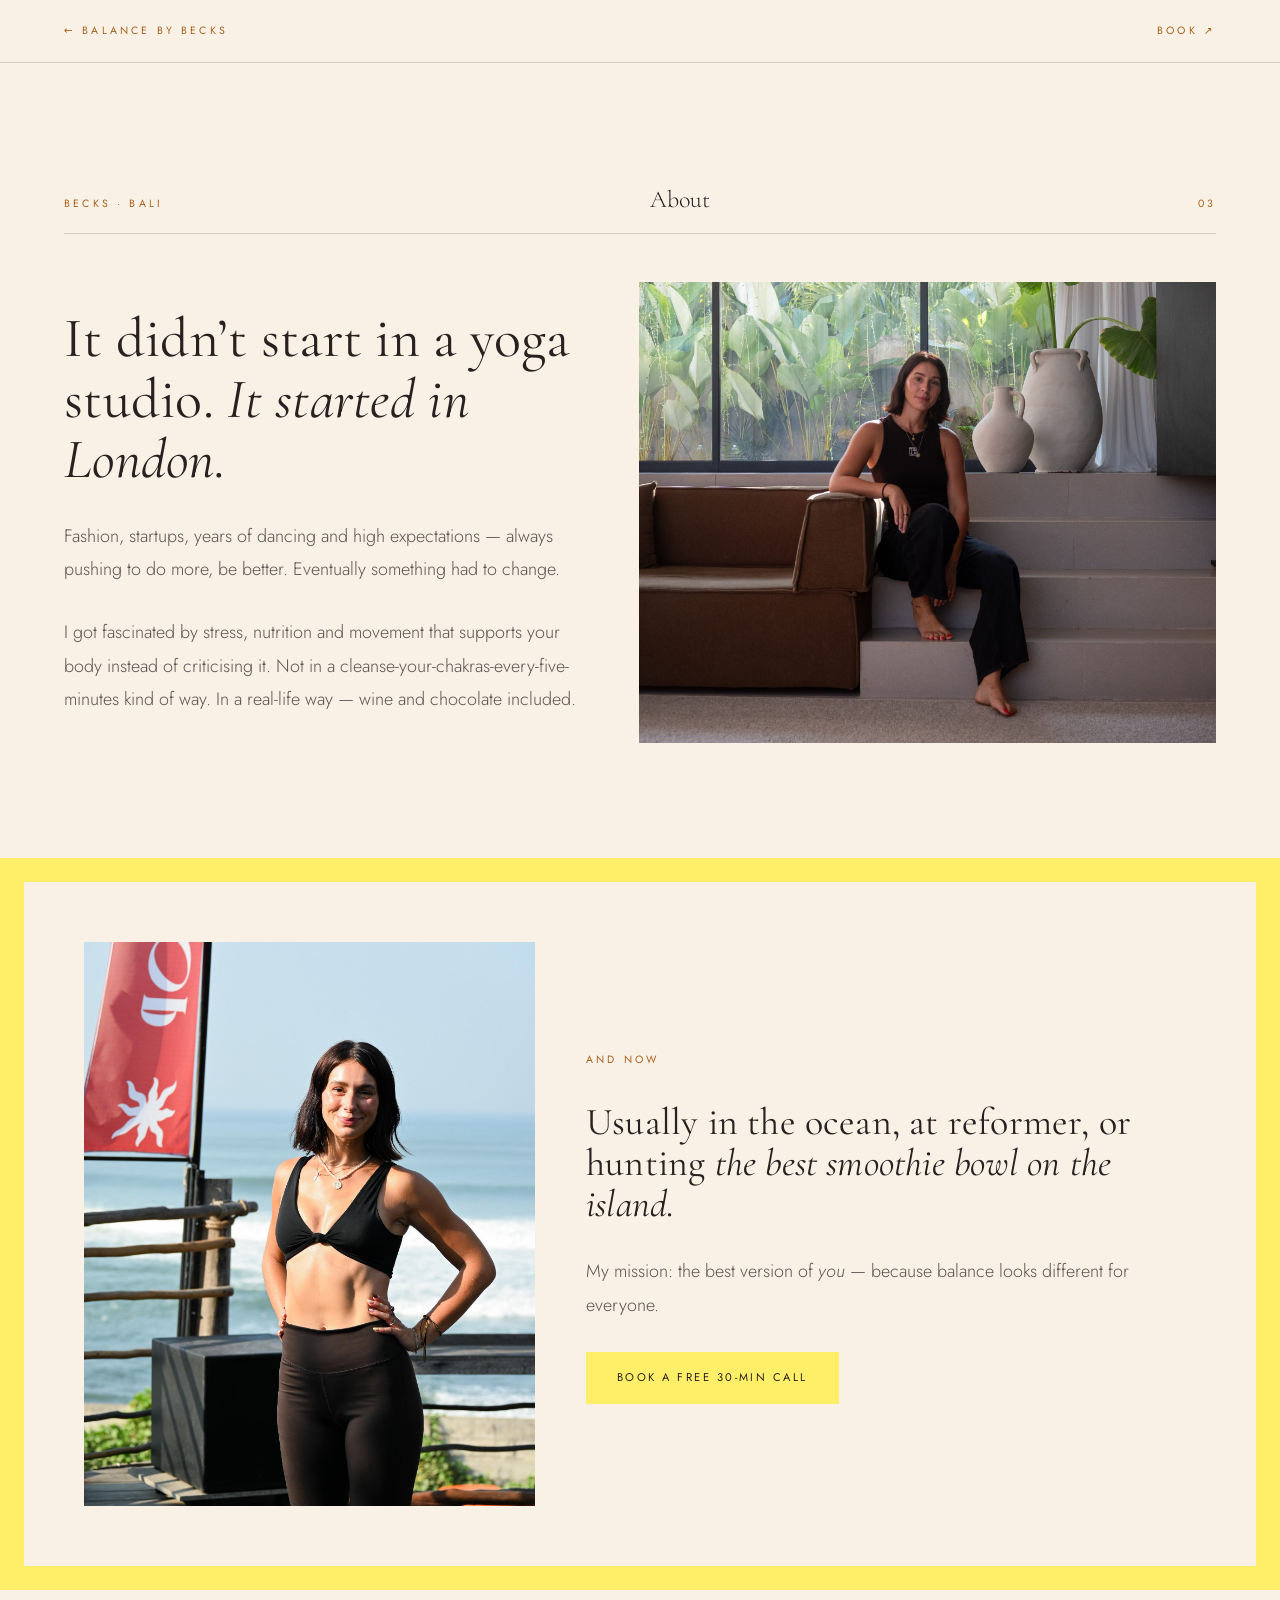
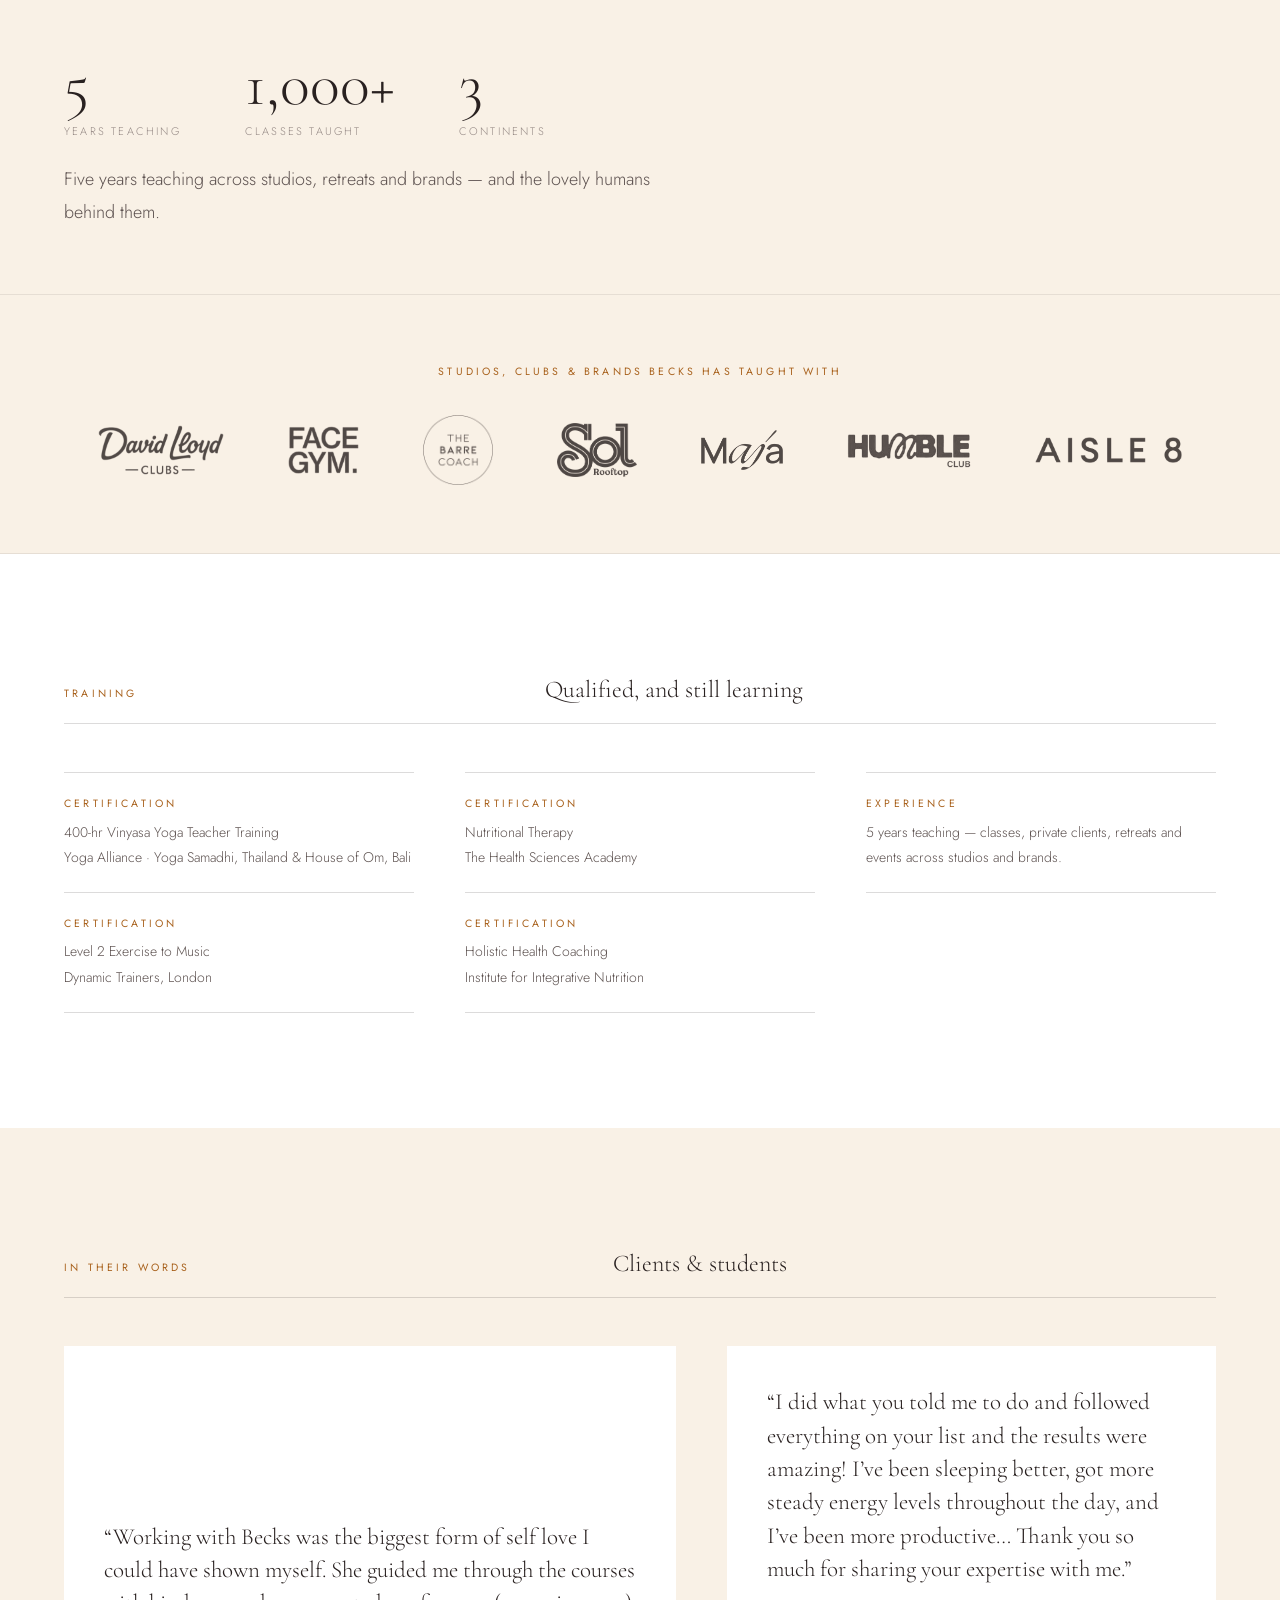
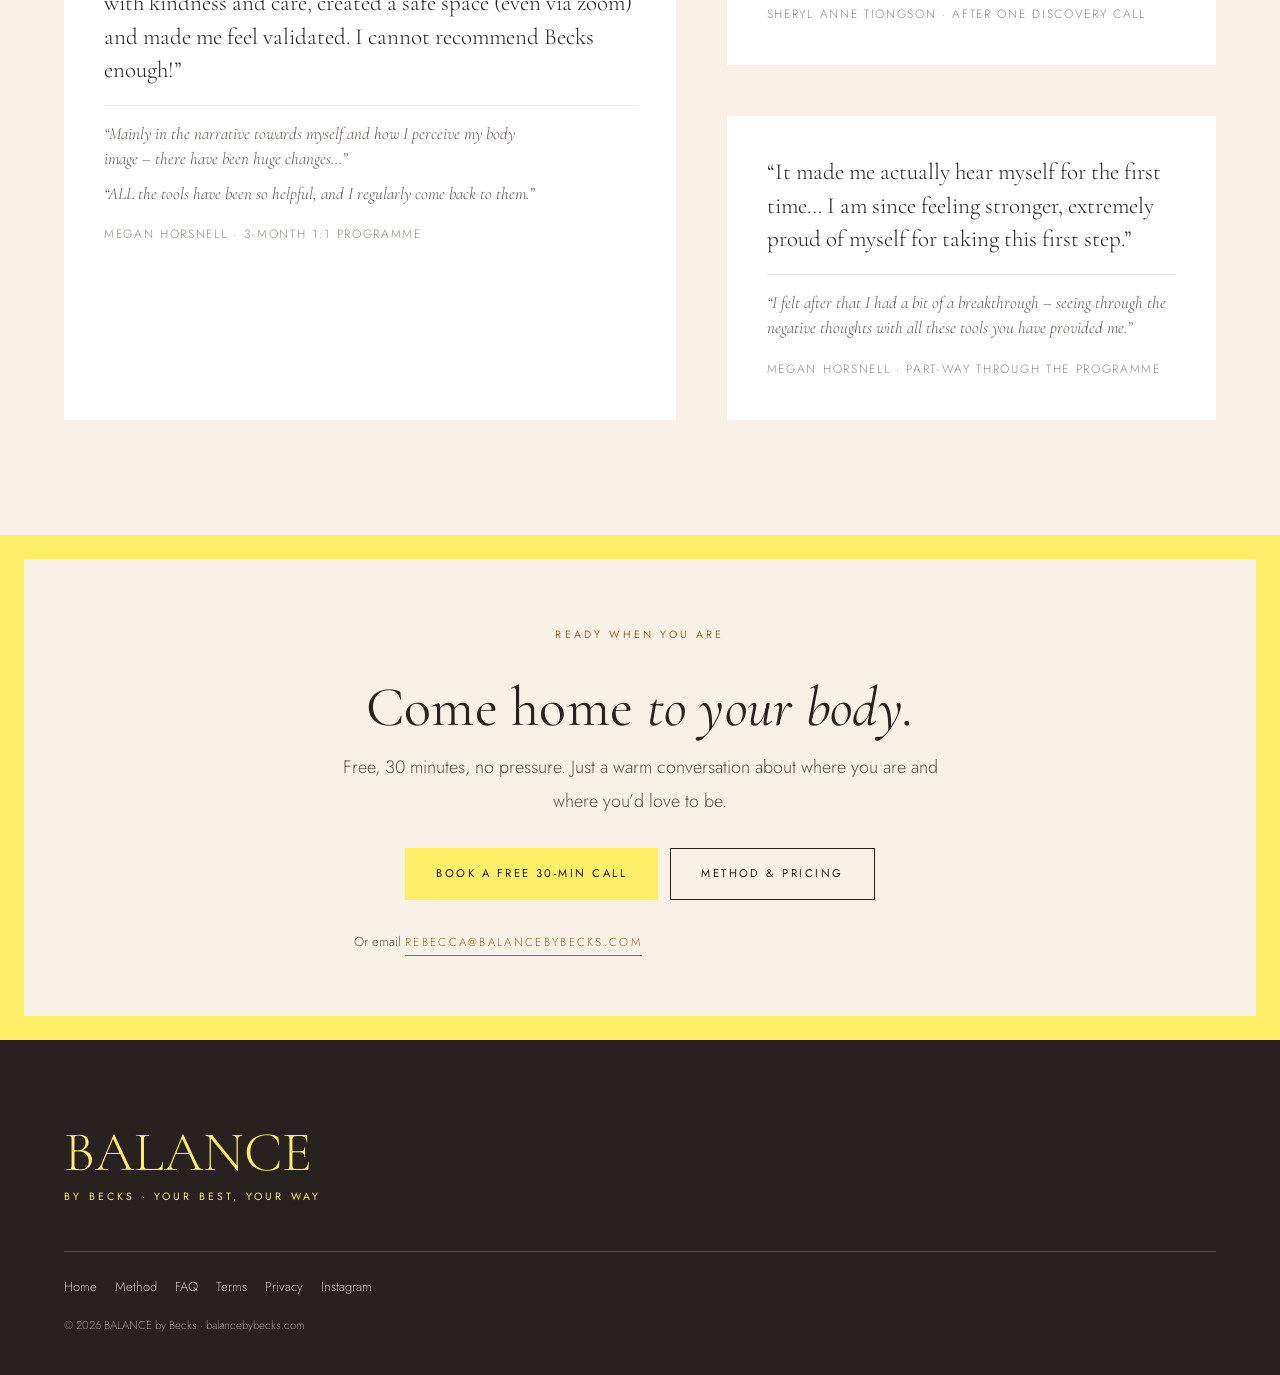
==== commit ef901e74: "Fotos en alta resolución: hero (becks-lounge) y About 'And now' (becks-beach) Co-Authored-By: Claude" ====
--- a/about.html
+++ b/about.html
@@ -69,7 +69,7 @@
   <div class="frame__inner frame--paper">
     <div class="wrap cols cols--sidebar middle">
       <div class="shot shot--tall rise">
-        <img src="images/becks-beach.jpg" alt="Becks on the beach in Bali" loading="lazy">
+        <img src="images/becks-beach.jpg" alt="Becks on the beach in Bali" loading="lazy" width="1667" height="2500">
       </div>
       <div class="rise stack-lg">
         <span class="label">And now</span>
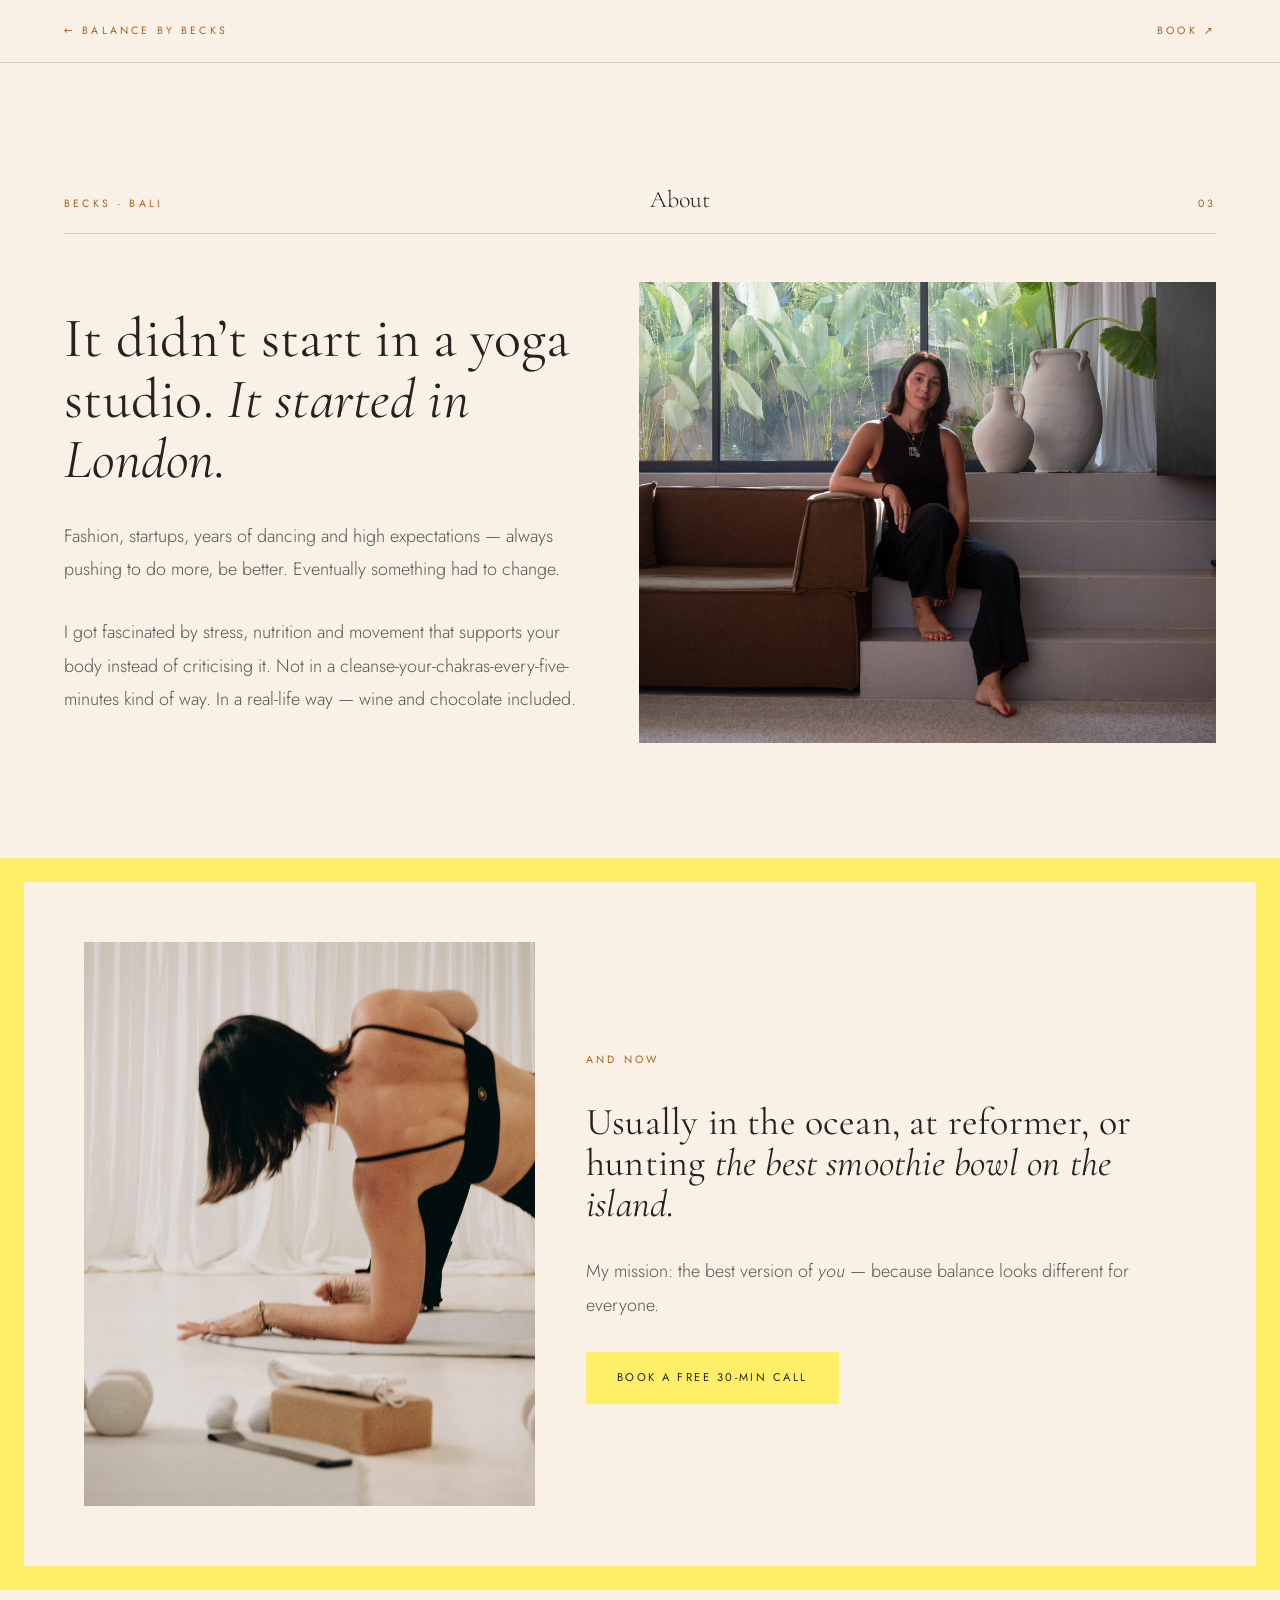
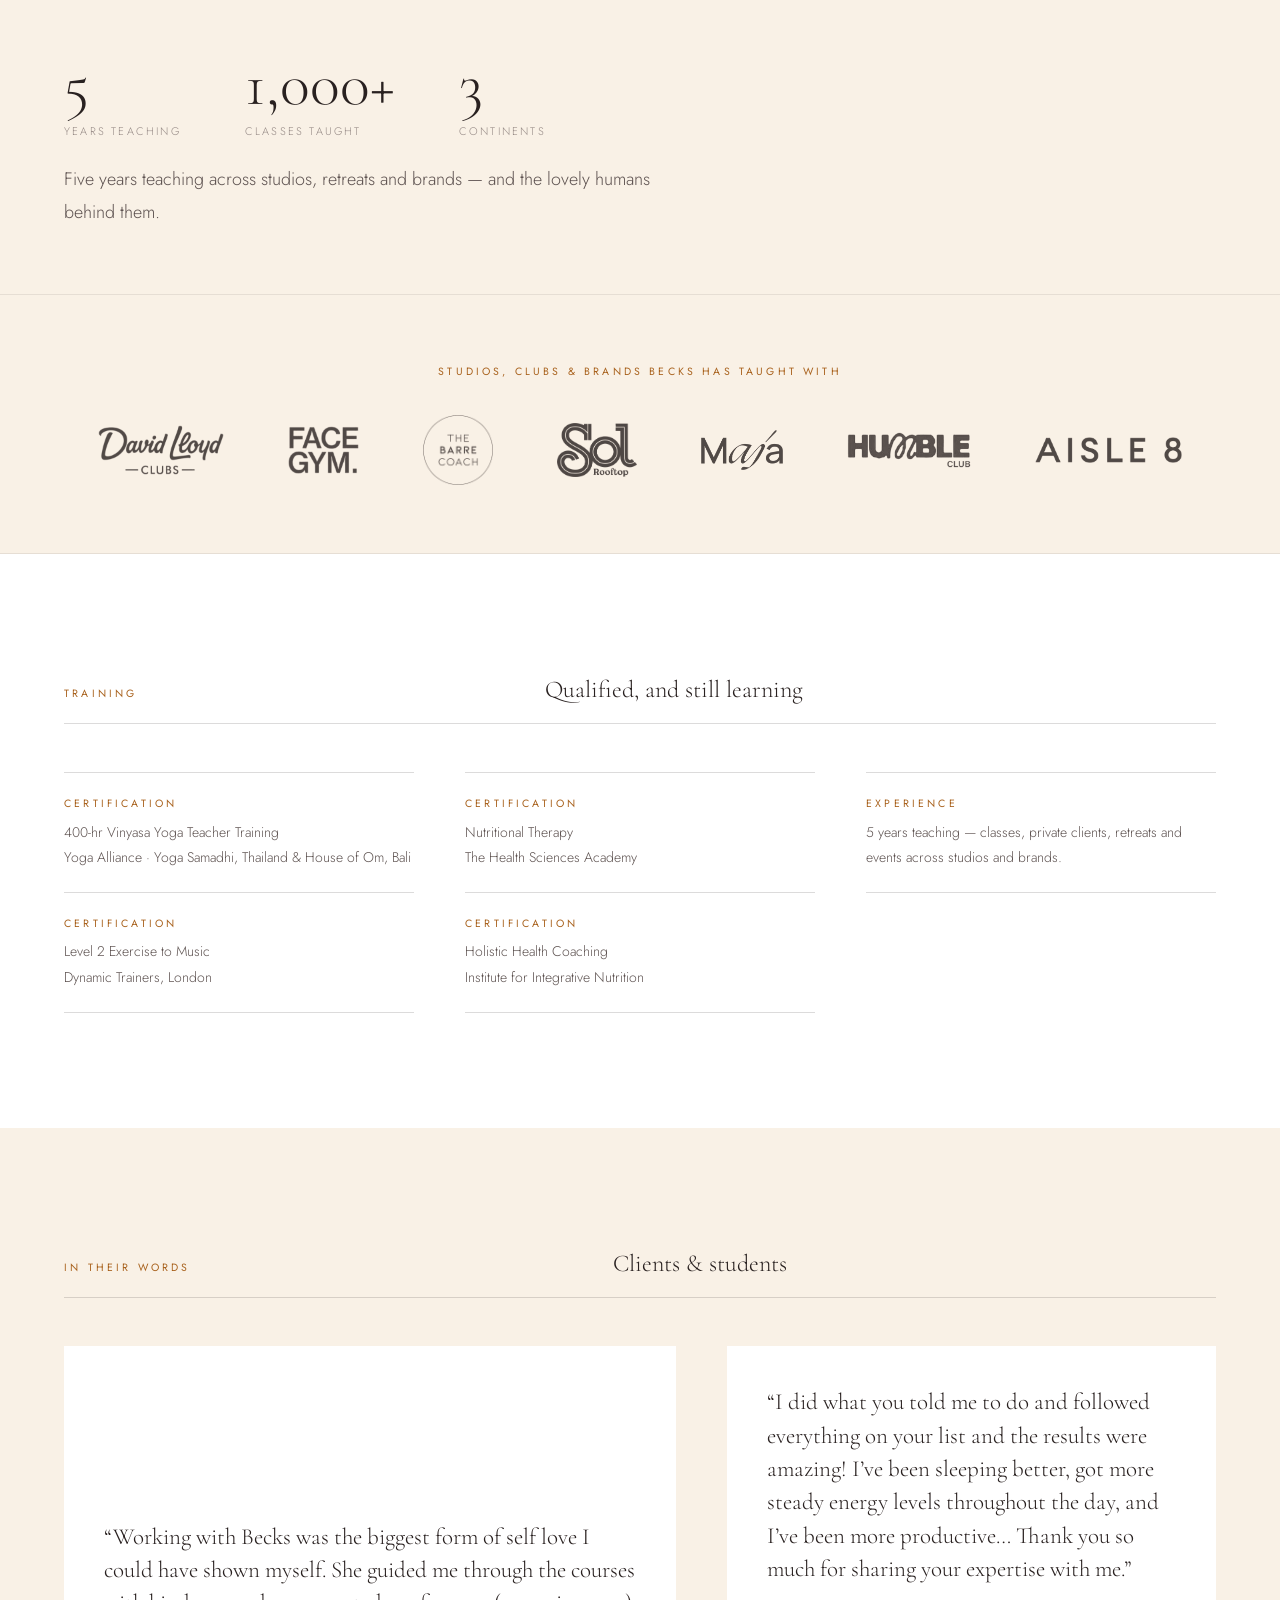
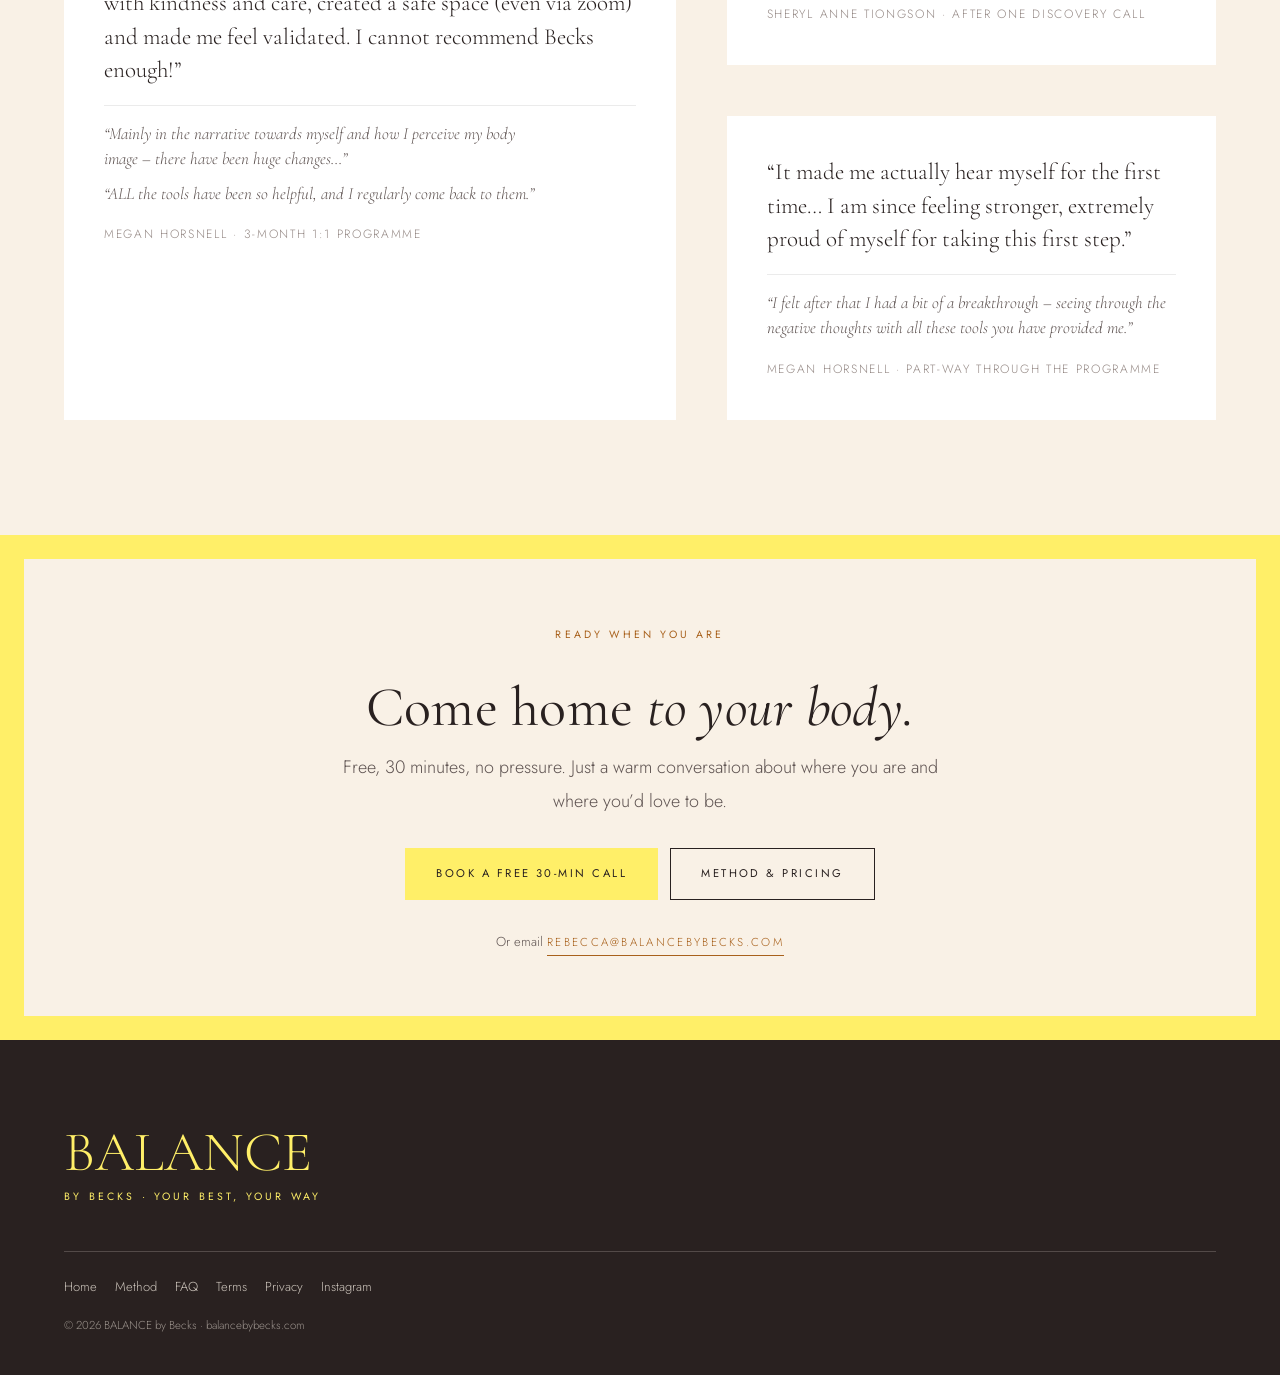
==== commit cbed7485: "Ajustes finales: calendario visible, textos centrados, fotos Method y Now - Calendario: altura fija " ====
--- a/about.html
+++ b/about.html
@@ -10,7 +10,7 @@
 <link rel="icon" href="data:image/svg+xml,%3Csvg xmlns='http://www.w3.org/2000/svg' viewBox='0 0 64 64'%3E%3Crect width='64' height='64' fill='%23F9F1E6'/%3E%3Ctext x='32' y='46' font-family='Georgia,serif' font-size='42' text-anchor='middle' fill='%23E8963A'%3EB%3C/text%3E%3C/svg%3E">
 <meta property="og:title" content="About Becks — Balance by Becks">
 <meta property="og:description" content="It didn't start in a yoga studio. It started in London.">
-<meta property="og:image" content="https://balancebybecks.com/images/becks-beach.jpg">
+<meta property="og:image" content="https://balancebybecks.com/images/becks-now.jpg">
 
 <script>
   /* Reserva: un solo lugar. El estilo viaja por parámetros de URL —
@@ -69,7 +69,7 @@
   <div class="frame__inner frame--paper">
     <div class="wrap cols cols--sidebar middle">
       <div class="shot shot--tall rise">
-        <img src="images/becks-beach.jpg" alt="Becks on the beach in Bali" loading="lazy" width="1667" height="2500">
+        <img src="images/becks-now.jpg" alt="Becks mid-flow on the mat" loading="lazy" width="1754" height="2500">
       </div>
       <div class="rise stack-lg">
         <span class="label">And now</span>
--- a/assets/site.css
+++ b/assets/site.css
@@ -136,6 +136,8 @@
 .shot--pano{aspect-ratio:16/10}
 .shot--warrior img{object-position:center 66%}
 .shot--faq img{object-position:center 85%}
+/* How it works: a smaller photo that sits level with the text beside it */
+@media(min-width:860px){.cols:has(.shot--how){grid-template-columns:1.2fr .8fr}.shot--how{max-width:460px;justify-self:end;width:100%}}
 
 /* ---------- buttons ---------- */
 .btn{
@@ -221,8 +223,17 @@
    ignores the colour parameters and renders white; the border keeps that
    looking deliberate either way. */
 .booking{
-  min-height:660px;background:var(--cream);border:1px solid var(--line);
+  height:720px;background:var(--cream);border:1px solid var(--line);
   display:flex;align-items:center;justify-content:center;
+}
+.booking:has(iframe){display:block}
+.booking > iframe{height:100%!important}
+/* phones: Calendly needs at least 320px of width and more height, so the
+   booking frame gives back most of its padding there */
+@media(max-width:640px){
+  .booking{height:1000px;min-width:0}
+  .frame:has(#calendar){padding:10px}
+  .frame:has(#calendar) .frame__inner{padding:36px 8px}
 }
 .booking__fallback{
   font-size:.72rem;letter-spacing:.2em;text-transform:uppercase;
@@ -270,6 +281,7 @@
 .stack>*+*{margin-top:14px}
 .stack-lg>*+*{margin-top:clamp(20px,2.6vw,30px)}
 .center{text-align:center}
+.center p,p.center{margin-left:auto;margin-right:auto}
 .vh{position:absolute!important;width:1px;height:1px;overflow:hidden;clip:rect(0 0 0 0);white-space:nowrap}
 .skip{position:absolute;left:16px;top:-64px;background:var(--ink);color:var(--cream);padding:10px 20px;z-index:300;transition:top .2s}
 .skip:focus{top:12px}
